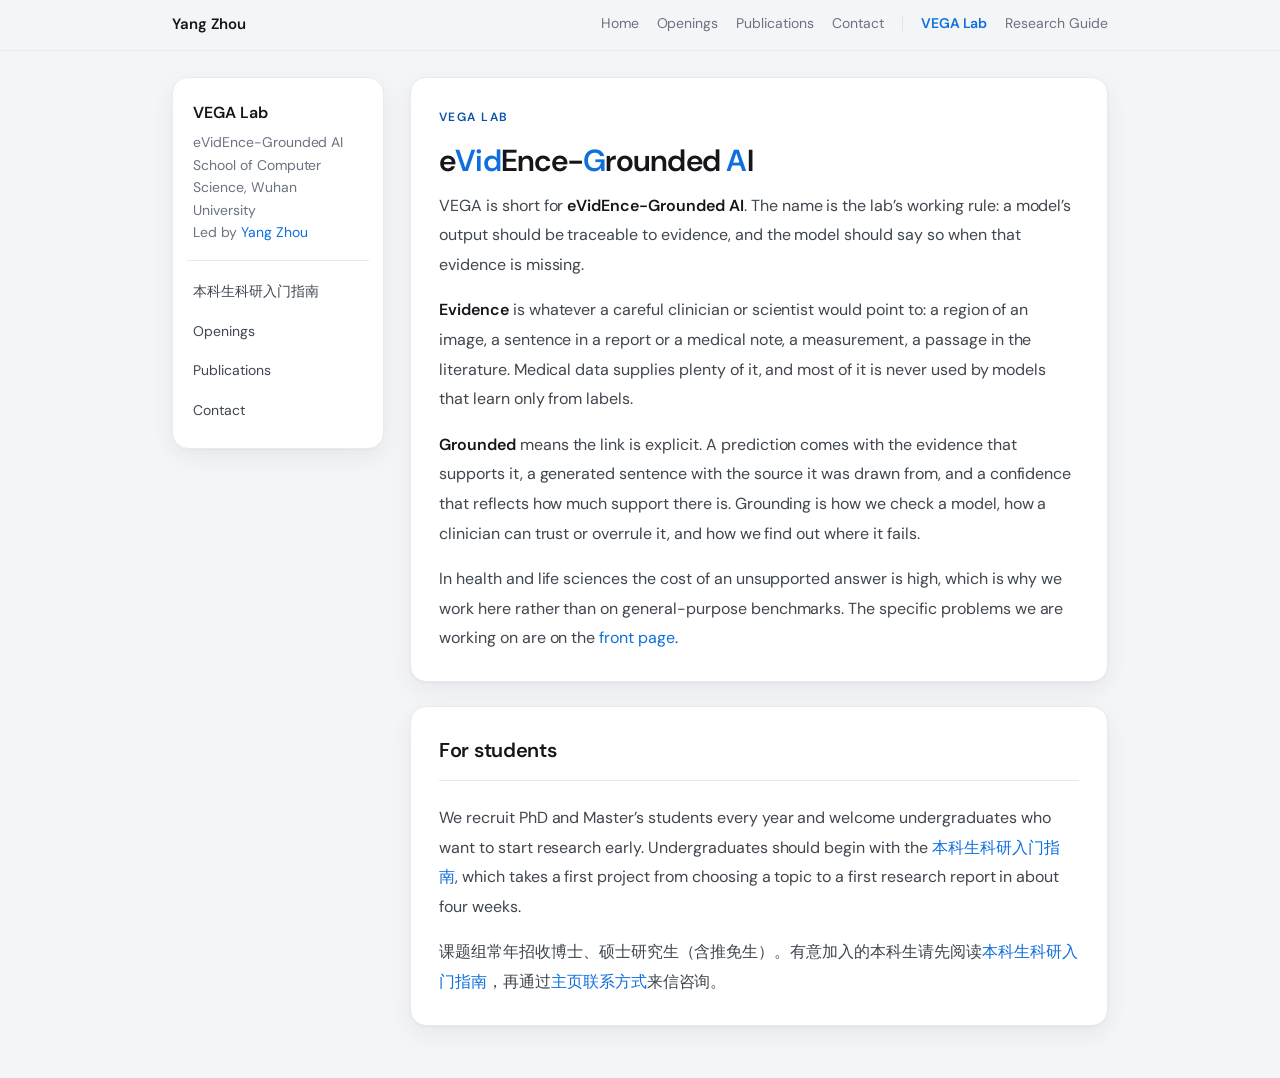
==== vega/index.html @ cb2c7e52 "Lab page: explain the VEGA name instead of repeating the front page Co-Authored-By: Claude Fable 5.1" ====
<!doctype html>
<html lang="en">
<head>
<meta charset="utf-8">
<meta name="viewport" content="width=device-width, initial-scale=1">
<title>VEGA Lab | Yang Zhou</title>
<meta name="description" content="VEGA Lab, Yang Zhou's research group in the School of Computer Science, Wuhan University: human- and evidence-grounded AI for health and life sciences.">
<link rel="icon" href="../assets/favicon.svg" type="image/svg+xml">
<link rel="preload" as="font" type="font/woff2" href="../assets/fonts/dmsans.woff2" crossorigin>
<link rel="stylesheet" href="../assets/css/style.css">
<link rel="stylesheet" href="../assets/css/research-guide.css">
</head>
<body class="guide-page lab-page">
<nav class="top" aria-label="Main navigation"><div class="in">
<a class="brand" href="../index.html">Yang Zhou</a>
<ul>
<li><a href="../index.html">Home</a></li>
<li><a href="../index.html#openings">Openings</a></li>
<li><a href="../index.html#publications">Publications</a></li>
<li><a href="../index.html#contact">Contact</a></li>
<li class="bar" aria-hidden="true"></li>
<li><a href="index.html" aria-current="page">VEGA Lab</a></li>
<li><a href="research-guide.html">Research Guide</a></li>
</ul></div></nav>
<main class="shell guide-shell">
<aside class="rail card" aria-label="Lab">
<p class="lab-name">VEGA Lab</p>
<p class="post">eVidEnce-Grounded AI<br>School of Computer Science, Wuhan University<br>Led by <a href="../index.html">Yang Zhou</a></p>
<nav aria-label="Lab pages"><a href="research-guide.html">本科生科研入门指南</a><a href="../index.html#openings">Openings</a><a href="../index.html#publications">Publications</a><a href="../index.html#contact">Contact</a></nav>
</aside>
<section class="card" id="about" aria-labelledby="about-heading">
<p class="guide-kicker">VEGA LAB</p>
<h1 id="about-heading">e<span class="lab-cap">Vid</span>Ence-<span class="lab-cap">G</span>rounded <span class="lab-cap">A</span>I</h1>
<p>VEGA is short for <strong>eVidEnce-Grounded AI</strong>. The name is the lab&rsquo;s working rule: a model&rsquo;s output should be traceable to evidence, and the model should say so when that evidence is missing.</p>
<p><strong>Evidence</strong> is whatever a careful clinician or scientist would point to: a region of an image, a sentence in a report or a medical note, a measurement, a passage in the literature. Medical data supplies plenty of it, and most of it is never used by models that learn only from labels.</p>
<p><strong>Grounded</strong> means the link is explicit. A prediction comes with the evidence that supports it, a generated sentence with the source it was drawn from, and a confidence that reflects how much support there is. Grounding is how we check a model, how a clinician can trust or overrule it, and how we find out where it fails.</p>
<p>In health and life sciences the cost of an unsupported answer is high, which is why we work here rather than on general-purpose benchmarks. The specific problems we are working on are on the <a href="../index.html">front page</a>.</p>
</section>
<section class="card" id="students" aria-labelledby="students-heading">
<h2 id="students-heading">For students</h2>
<p>We recruit PhD and Master&rsquo;s students every year and welcome undergraduates who want to start research early. Undergraduates should begin with the <a href="research-guide.html">本科生科研入门指南</a>, which takes a first project from choosing a topic to a first research report in about four weeks.</p>
<p lang="zh-CN">课题组常年招收博士、硕士研究生（含推免生）。有意加入的本科生请先阅读<a href="research-guide.html">本科生科研入门指南</a>，再通过<a href="../index.html#contact">主页联系方式</a>来信咨询。</p>
</section>
</main>
</body></html>
---- assets/css/style.css ----
/* ==========================================================================
   Yang Zhou — School of Computer Science, Wuhan University
   Layout system follows maureenzou.github.io: a 980px shell split into an
   identity rail plus a fluid content column, white cards on a light grey
   ground, soft shadows, a compact type scale, and page-level tabs on top.
   Every list on the page shares one row grid, so years and text align
   across publications, funding and awards.
   DM Sans is self-hosted from assets/fonts/ — nothing loads from a CDN, so
   the page renders identically inside and outside China.
   ========================================================================== */

@font-face{font-family:'DM Sans';font-style:normal;font-weight:300 700;
  font-display:swap;src:url('../fonts/dmsans.woff2') format('woff2')}

:root{
  --shell:980px;
  --rail:212px;
  --gutter:78px;            /* one left column for every list; fits "Foundation" */
  --bg:#f4f5f7;
  --card:#ffffff;
  --ink:#14161a;
  --body:#3f464e;
  --muted:#6b7280;
  --faint:#9aa3ad;
  --line:#e8eaee;
  --line-2:#dfe3e8;
  --accent:#0f6fde;
  --accent-dark:#0a52a8;
  --accent-soft:#eaf3fd;
  --accent-edge:#cfe2f8;
  --award:#b4491c;
  --r:12px;
  --r-lg:16px;
  --shadow:0 1px 2px rgba(16,24,40,.04), 0 8px 24px rgba(16,24,40,.06);
  --font:'DM Sans',-apple-system,BlinkMacSystemFont,'Segoe UI',
         'PingFang SC','Hiragino Sans GB','Microsoft YaHei',Helvetica,Arial,sans-serif;
}

*,*::before,*::after{box-sizing:border-box}
body{
  margin:0;background:var(--bg);color:var(--body);
  font-family:var(--font);font-size:15.5px;line-height:1.62;
  letter-spacing:-.002em;font-synthesis:weight style;-webkit-font-smoothing:antialiased;
}
img{max-width:100%;display:block}
p{margin:0 0 11px}
ul{margin:0;padding:0;list-style:none}
sup{font-size:.7em}
b,strong{font-weight:600;color:var(--ink)}
em{font-style:italic}
code{font-family:ui-monospace,Menlo,Consolas,monospace;font-size:.84em;
  background:#f1f4f8;border:1px solid var(--line);border-radius:4px;padding:1px 5px;color:var(--ink)}
a{color:var(--accent);text-decoration:none}
a:hover{color:var(--accent-dark);text-decoration:underline;text-underline-offset:2px}
:focus-visible{outline:2px solid var(--accent);outline-offset:2px;border-radius:3px}
.icon{width:15px;height:15px;flex:none;stroke-width:1.75}

/* --------------------------------------------------------------- topbar -- */
.top{position:sticky;top:0;z-index:30;background:rgba(244,245,247,.9);
  backdrop-filter:saturate(180%) blur(10px);border-bottom:1px solid var(--line)}
.top .in{max-width:var(--shell);margin:0 auto;padding:11px 22px;
  display:flex;align-items:center;justify-content:space-between;gap:16px}
.top .brand{font-size:15px;font-weight:600;color:var(--ink);white-space:nowrap}
.top .brand:hover{color:var(--accent);text-decoration:none}
.top ul{display:flex;align-items:center;gap:18px;font-size:14px;
  overflow-x:auto;scrollbar-width:none}
.top ul::-webkit-scrollbar{display:none}
.top ul a{color:var(--muted);white-space:nowrap}
.top ul a:hover{color:var(--accent);text-decoration:none}
.top .bar{width:1px;height:15px;background:var(--line-2);flex:none}

/* ---------------------------------------------------------------- shell -- */
/* the rail and the About card share grid row 1, so they are the same height;
   every later section sits alone in column 2 */
.shell{max-width:var(--shell);margin:0 auto;padding:26px 22px 52px;
  display:grid;grid-template-columns:var(--rail) minmax(0,1fr);gap:18px 26px}
.shell > .rail{grid-column:1;grid-row:1}
.shell > section{grid-column:2}

/* ----------------------------------------------------------------- rail -- */
/* not sticky: it scrolls with the page */
.rail.card{padding:20px 16px;display:flex;flex-direction:column}
.rail img{width:100%;border-radius:var(--r);margin-bottom:13px}
.rail h1{margin:0 0 3px;font-size:19.5px;font-weight:600;color:var(--ink);
  letter-spacing:-.018em;line-height:1.2}
.rail h1 .cn{color:var(--faint);font-weight:400;font-size:.85em}
.rail .post{margin:0;font-size:13px;line-height:1.55;color:var(--muted)}
.rail .post b{color:var(--body);font-weight:600}
.rail nav{display:flex;flex-direction:column;margin-top:auto;
  padding-top:12px;border-top:1px solid var(--line)}
.rail nav a{display:flex;align-items:center;gap:9px;padding:5px 0;
  font-size:13.5px;color:var(--body)}
.rail nav a:hover{color:var(--accent);text-decoration:none}
.rail nav .icon{color:var(--faint)}
.rail nav a:hover .icon{color:var(--accent)}

/* ---------------------------------------------------------------- cards -- */
.card{background:var(--card);border:1px solid var(--line);border-radius:var(--r-lg);
  box-shadow:var(--shadow)}
.shell > section.card{padding:20px 22px;min-width:0}
h2{margin:0 0 12px;font-size:17px;font-weight:600;color:var(--ink);
  letter-spacing:-.015em;display:flex;align-items:center;gap:8px}
h2 .icon{width:16px;height:16px;color:var(--accent)}
.card > p:last-child{margin-bottom:0}

/* ------------------------------------------------------- research threads -- */
/* the label runs inline so each item gets the card's full width and a
   larger size; 15px leaves the longest line ~5% spare */
.lead-in{margin-bottom:8px}
.threads{display:flex;flex-direction:column;gap:6px;margin:0}
.threads li{font-size:15px;line-height:1.55;color:var(--body);text-wrap:pretty}
.threads li b{color:var(--ink);font-weight:600}

/* ------------------------------------------------------------------ rows -- */
/* publications, funding and awards all share this grid so they line up */
.row{display:grid;grid-template-columns:var(--gutter) minmax(0,1fr);gap:0 14px;padding:10px 0}
.row + .row{border-top:1px solid var(--line)}
.row .yr{color:var(--faint);font-size:13px;padding-top:2px;
  font-variant-numeric:tabular-nums;white-space:nowrap}
/* publications: title / authors / links then venue-year-award */
.pub{padding:9px 0}
.pub + .pub{border-top:1px solid var(--line)}
.pub .t{font-size:15px;font-weight:600;color:var(--ink);line-height:1.4;text-wrap:pretty}
.pub .au{font-size:13.5px;color:var(--muted);line-height:1.5}
.pub .au b{color:var(--body);font-weight:600}
.pub .vn{display:flex;flex-wrap:wrap;align-items:center;gap:4px 10px;
  font-size:13.5px;color:var(--body);line-height:1.5;margin-top:3px}
.pub .vn em{color:inherit;font-style:italic}
.pub .award{color:var(--award);font-weight:600}
.pub .lk{display:inline-flex;gap:5px;flex:none}
.pub .lk a{display:inline-flex;align-items:center;gap:4px;font-size:12px;font-weight:500;
  color:var(--accent);border:1px solid var(--accent-edge);background:var(--accent-soft);
  border-radius:5px;padding:1px 7px;line-height:1.6;white-space:nowrap}
.pub .lk a:hover{background:var(--accent);border-color:var(--accent);color:#fff;text-decoration:none}
.pub .lk .icon{width:12px;height:12px}
.note{color:var(--faint);font-size:12.5px;padding-top:12px;margin:0}

.rec{padding:7px 0}
.rec .d{font-size:14.5px;line-height:1.5;text-wrap:pretty}
.rec .d b{color:var(--ink);font-weight:600}
.rec .d .m{color:var(--muted);font-size:13.5px;white-space:nowrap}
h3{margin:15px 0 1px;font-size:11.5px;font-weight:600;letter-spacing:.11em;
  text-transform:uppercase;color:var(--faint)}
h3:first-of-type{margin-top:0}

/* -------------------------------------------------------------- openings -- */
/* the one call to action on the page, so it is the one tinted card */
.openings{background:var(--accent-soft);border-color:var(--accent-edge);box-shadow:none}
.openings.card{padding:15px 22px}
.openings h2{margin-bottom:7px}
.openings a{font-weight:600}
.zh{font-size:14.5px;line-height:1.8}
.openings p{margin:0 0 7px}
.openings p:last-child{margin-bottom:0}

/* --------------------------------------------------------------- contact -- */
.foot{display:flex;flex-direction:column;gap:7px;font-size:14px;color:var(--muted)}
.foot > span{display:flex;align-items:center;gap:9px;min-width:0}
.foot .icon{color:var(--faint)}

/* ------------------------------------------------------------ responsive -- */
@media (max-width:860px){
  .shell{grid-template-columns:1fr;gap:18px;padding:18px 16px 44px}
  .shell > .rail,.shell > section{grid-column:1}
  .rail.card{display:grid;grid-template-columns:110px minmax(0,1fr);gap:0 16px;align-items:start}
  .rail img{margin:0}
  .rail nav{flex-direction:row;flex-wrap:wrap;gap:0 18px;grid-column:1/-1;margin-top:13px}
}
@media (max-width:560px){
  .rail.card{grid-template-columns:1fr}
  .rail img{width:124px;margin-bottom:12px}
  .row{grid-template-columns:1fr;gap:0}
  .row .yr{padding-top:0}
}
@media print{
  .top,.rail nav,.pub .lk{display:none}
  body{background:#fff;font-size:10pt;color:#000}
  .shell{display:block;max-width:none;padding:0}
  .card{border:0;box-shadow:none;padding:0!important}
  .row,.pub{break-inside:avoid}
}
---- assets/css/research-guide.css ----
/* Reading layout extends the homepage's shared fonts, colors and surfaces. */
.lab-page .guide-shell>.rail{grid-row:1 / span 2}
.lab-page h1 .lab-cap{color:var(--accent)}
body.guide-page{font-size:1rem;line-height:1.85}
.guide-page .top a[aria-current="page"]{color:var(--accent);font-weight:600}
.guide-page .top .in{flex-wrap:wrap}
.guide-page .top ul{max-width:100%;padding-bottom:2px}
.guide-shell{align-items:start;row-gap:24px}
.guide-shell>section.card{padding:28px;scroll-margin-top:88px}
.guide-shell>#guide-top{grid-row:1;border-top:3px solid var(--accent)}
.guide-shell>.rail{grid-row:1 / span 11;position:sticky;top:76px;align-self:start;max-height:calc(100vh - 92px);overflow-y:auto}
.guide-shell .rail.card{display:flex;padding:20px 14px}
.guide-shell .rail .lab-name{font-size:1rem;color:var(--ink);font-weight:600;margin:0 6px}
.guide-shell .rail .post{font-size:.875rem;line-height:1.6;margin:4px 6px 17px}
.guide-shell .rail nav{margin:0;padding-top:12px;gap:3px}
.guide-shell .rail nav a{font-size:.875rem;padding:7px 6px;line-height:1.6;border-radius:6px}
.guide-shell .rail nav a:hover,.guide-shell .rail nav a:focus-visible{background:var(--accent-soft);color:var(--accent-dark)}
.guide-shell .rail nav a span{color:var(--muted);font-size:.8125rem;font-variant-numeric:tabular-nums;min-width:19px}
.guide-shell h1{font-size:1.9rem;line-height:1.4;letter-spacing:-.025em;color:var(--ink);margin:0 0 8px;font-weight:600}
.guide-shell h2{font-size:1.25rem;line-height:1.55;margin:0 0 22px;padding-bottom:14px;border-bottom:1px solid var(--line);display:block}
.guide-shell h2 .section-index{color:var(--accent);font-size:.875rem;font-weight:500;margin-right:10px;vertical-align:2px;font-variant-numeric:tabular-nums}
.guide-shell h3{font-size:1.0625rem;line-height:1.65;letter-spacing:0;text-transform:none;color:var(--ink);margin:30px 0 12px;font-weight:600}
.guide-shell h3:first-of-type{margin-top:24px}
.guide-shell p{margin:0 0 16px;text-wrap:pretty}
.guide-shell p:last-child{margin-bottom:0}
.guide-shell .guide-kicker{font-size:.75rem;letter-spacing:.12em;color:var(--accent-dark);font-weight:600;margin-bottom:12px}
.guide-shell .guide-credit{font-size:.875rem;color:var(--muted);margin-top:4px}
.guide-shell .byline{font-size:.875rem;color:var(--muted);margin-bottom:22px}
.guide-shell a{overflow-wrap:anywhere;text-underline-offset:3px}
.guide-shell #guide-top>ul{display:grid;grid-template-columns:repeat(3,minmax(0,1fr));list-style:none;padding:0;margin:18px 0 22px;gap:0;background:#f7f9fc;border:1px solid var(--line);border-radius:var(--r)}
.guide-shell #guide-top>ul>li{padding:14px 12px;margin:0;font-size:.875rem;line-height:1.7}
.guide-shell #guide-top>ul>li+li{border-left:1px solid var(--line)}
.guide-shell #guide-top>ul strong{display:block;color:var(--accent-dark);font-size:1rem;margin-bottom:4px}
.guide-shell #research h3:not(:first-of-type){padding-top:25px;border-top:1px solid var(--line)}
.guide-shell .starter-task{padding:12px 15px;background:var(--accent-soft);border-left:3px solid var(--accent);border-radius:0 8px 8px 0;font-size:.9375rem;line-height:1.8}
.guide-shell .starter-task strong,.guide-shell .further-reading strong{display:block;font-size:.875rem;margin-bottom:4px}
.guide-shell .starter-task strong{color:var(--accent-dark)}
.guide-shell .further-reading{font-size:.9375rem;line-height:1.8}
.guide-shell blockquote{margin:16px 0;padding:15px 18px;border-left:3px solid var(--accent);background:var(--accent-soft);border-radius:0 8px 8px 0;font-size:.9375rem;line-height:1.85}
.guide-shell blockquote p{margin:0}
.guide-shell code{font-size:.875em;overflow-wrap:anywhere}
.guide-shell pre{background:#f7f9fb;border:1px solid var(--line-2);border-radius:var(--r);margin:16px 0 20px;padding:18px;overflow:auto;font-size:.875rem;line-height:1.85;tab-size:4}
.guide-shell pre code{font-size:inherit;background:none;border:0;padding:0;white-space:pre-wrap;overflow-wrap:anywhere}
.guide-shell .table-wrap{overflow-x:auto;margin:16px 0 22px;border:1px solid var(--line);border-radius:var(--r)}
.guide-shell table{width:100%;border-collapse:collapse;font-size:1rem;line-height:1.8;text-align:left}
.guide-shell th{background:#f7f9fb;color:var(--ink);font-weight:600}
.guide-shell th,.guide-shell td{padding:13px 14px;vertical-align:top;border-bottom:1px solid var(--line)}
.guide-shell tr:last-child td{border-bottom:0}
.guide-shell th:first-child,.guide-shell td:first-child{min-width:100px}
.guide-shell td:first-child{color:var(--ink);font-weight:500}
.guide-shell .resource-list{margin:20px 0 24px}
.guide-shell .resource-row{display:grid;grid-template-columns:112px minmax(0,1fr);gap:18px;padding:19px 0;border-top:1px solid var(--line)}
.guide-shell .resource-row:last-child{border-bottom:1px solid var(--line)}
.guide-shell .resource-row h3{font-size:1rem;line-height:1.75;margin:0}
.guide-shell .resource-row p{font-size:1rem;line-height:1.8;margin:0 0 8px}
.guide-shell .resource-row p:last-child{margin-bottom:0}
.guide-shell .resource-row .exercise{color:var(--body);font-size:.875rem}
.guide-shell .exercise>span{color:var(--muted);margin-right:8px;font-weight:500}
.guide-shell ul{list-style:disc;padding-left:21px;margin:14px 0 18px}
.guide-shell li+li{margin-top:9px}
.guide-shell details{border-top:1px solid var(--line);padding:17px 0}
.guide-shell details:last-child{padding-bottom:0}
.guide-shell summary{cursor:pointer;font-weight:600;color:var(--ink);font-size:1rem;line-height:1.7}
.guide-shell details[open] summary{margin-bottom:12px}
.guide-shell details summary::marker{color:var(--accent)}
.guide-shell .citation{white-space:nowrap;font-size:.82em;vertical-align:super;line-height:0}
.guide-shell .reference{display:grid;grid-template-columns:29px minmax(0,1fr);gap:8px;font-size:.875rem;line-height:1.7;scroll-margin-top:90px;padding:16px 0;border-top:1px solid var(--line);overflow-wrap:anywhere}
.guide-shell .reference p{margin:0 0 4px}
.guide-shell .reference .reference-title{font-size:1rem;font-weight:500;line-height:1.65}
.guide-shell .reference-authors{color:var(--muted)}
.guide-shell .reference-links{color:var(--muted)}
.guide-shell .reference-tag{color:var(--accent-dark);font-weight:500}
.guide-shell .reference-number{color:var(--muted);font-variant-numeric:tabular-nums;padding-top:1px}
.guide-shell .reference:target{background:var(--accent-soft);border-radius:8px;outline:8px solid var(--accent-soft)}
.guide-shell .bib-download{font-size:.875rem;margin:0 0 20px}
.guide-shell .bib-download a{display:inline-block;padding:6px 12px;background:var(--accent-soft);border:1px solid var(--accent-edge);border-radius:6px;color:var(--accent-dark)}
.skip-link{position:fixed;left:16px;top:-100px;z-index:50;background:var(--card);padding:8px 14px;border:1px solid var(--accent);border-radius:var(--r)}
.skip-link:focus{top:10px}
@media(max-width:860px){
 .guide-shell{max-width:760px;row-gap:18px}
 .guide-shell>#guide-top{grid-row:auto}
 .guide-shell>.rail{position:static;grid-row:auto;max-height:none;overflow:hidden}
 .guide-shell .rail.card{display:block;padding:14px 18px}
 .guide-shell .rail .lab-name{font-size:.875rem;margin:0}
 .guide-shell .rail .post{display:none}
 .guide-shell .rail nav{display:flex;flex-direction:row;flex-wrap:nowrap;gap:6px 16px;margin:8px 0 0;padding:0 0 4px;border:0;overflow-x:auto;scrollbar-width:thin}
 .guide-shell .rail nav a{white-space:nowrap;padding:6px 0;flex-shrink:0}
 .guide-shell>section.card{scroll-margin-top:120px}
}
@media(max-width:560px){
 .guide-page .top .in{padding:10px 16px;gap:5px}
 .guide-page .top ul{gap:14px}
 .guide-shell>section.card{padding:22px 18px}
 .guide-shell h1{font-size:1.6rem}
 .guide-shell h2{font-size:1.1875rem}
 .guide-shell #guide-top>ul{grid-template-columns:1fr}
 .guide-shell #guide-top>ul>li{padding:12px 14px}
 .guide-shell #guide-top>ul>li+li{border-left:0;border-top:1px solid var(--line)}
 .guide-shell #guide-top>ul strong{display:inline;margin-right:5px}
 .guide-shell .resource-row{grid-template-columns:1fr;gap:7px;padding:17px 0}
 .guide-shell .resource-row h3{color:var(--ink)}
 .guide-shell .table-wrap{border:0;border-radius:0}
 .guide-shell table,.guide-shell tbody,.guide-shell tr,.guide-shell td{display:block}
 .guide-shell thead{display:none}
 .guide-shell tr{padding:14px 0;border-top:1px solid var(--line)}
 .guide-shell td{border:0;padding:4px 0}
 .guide-shell td::before{content:attr(data-label) "：";font-size:.875rem;color:var(--muted)}
 .guide-shell td:first-child{font-weight:600;color:var(--ink);padding:0 0 7px}
 .guide-shell td:first-child::before{content:none}
 .guide-shell .reference{gap:4px;grid-template-columns:27px minmax(0,1fr)}
}
@media print{
 .guide-shell>.rail,.skip-link,.guide-kicker,.bib-download{display:none!important}
 .guide-page{font-size:11pt!important;line-height:1.7}
 .guide-shell>section.card{margin-bottom:25px}
 .guide-shell h2,.guide-shell h3{break-after:avoid}
 .guide-shell blockquote,.guide-shell .reference,.guide-shell .resource-row{break-inside:avoid}
 .guide-shell pre{font-size:9pt;white-space:pre-wrap}
 .guide-shell .reference:target{background:none;outline:none}
 .guide-shell a{color:inherit}
}
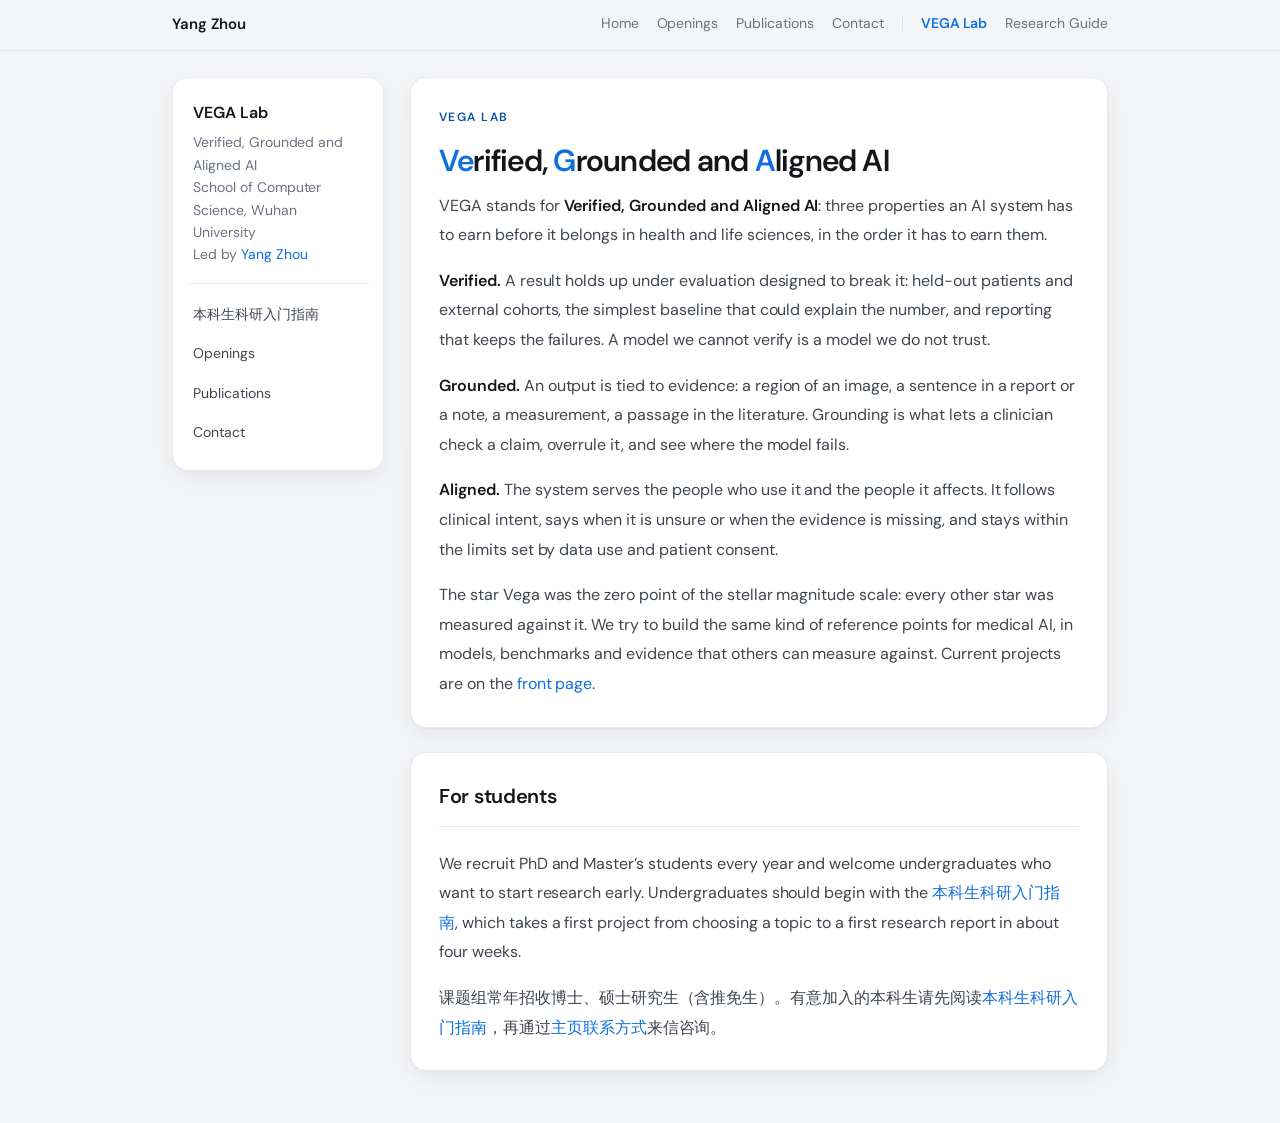
==== commit c6212d65: "Lab page: VEGA now stands for Verified, Grounded and Aligned AI Co-Authored-By: Claude Fable 5.1 <no" ====
--- a/vega/index.html
+++ b/vega/index.html
@@ -4,7 +4,7 @@
 <meta charset="utf-8">
 <meta name="viewport" content="width=device-width, initial-scale=1">
 <title>VEGA Lab | Yang Zhou</title>
-<meta name="description" content="VEGA Lab, Yang Zhou's research group in the School of Computer Science, Wuhan University: human- and evidence-grounded AI for health and life sciences.">
+<meta name="description" content="VEGA Lab, Yang Zhou's research group in the School of Computer Science, Wuhan University: Verified, Grounded and Aligned AI for health and life sciences.">
 <link rel="icon" href="../assets/favicon.svg" type="image/svg+xml">
 <link rel="preload" as="font" type="font/woff2" href="../assets/fonts/dmsans.woff2" crossorigin>
 <link rel="stylesheet" href="../assets/css/style.css">
@@ -25,16 +25,17 @@
 <main class="shell guide-shell">
 <aside class="rail card" aria-label="Lab">
 <p class="lab-name">VEGA Lab</p>
-<p class="post">eVidEnce-Grounded AI<br>School of Computer Science, Wuhan University<br>Led by <a href="../index.html">Yang Zhou</a></p>
+<p class="post">Verified, Grounded and Aligned AI<br>School of Computer Science, Wuhan University<br>Led by <a href="../index.html">Yang Zhou</a></p>
 <nav aria-label="Lab pages"><a href="research-guide.html">本科生科研入门指南</a><a href="../index.html#openings">Openings</a><a href="../index.html#publications">Publications</a><a href="../index.html#contact">Contact</a></nav>
 </aside>
 <section class="card" id="about" aria-labelledby="about-heading">
 <p class="guide-kicker">VEGA LAB</p>
-<h1 id="about-heading">e<span class="lab-cap">Vid</span>Ence-<span class="lab-cap">G</span>rounded <span class="lab-cap">A</span>I</h1>
-<p>VEGA is short for <strong>eVidEnce-Grounded AI</strong>. The name is the lab&rsquo;s working rule: a model&rsquo;s output should be traceable to evidence, and the model should say so when that evidence is missing.</p>
-<p><strong>Evidence</strong> is whatever a careful clinician or scientist would point to: a region of an image, a sentence in a report or a medical note, a measurement, a passage in the literature. Medical data supplies plenty of it, and most of it is never used by models that learn only from labels.</p>
-<p><strong>Grounded</strong> means the link is explicit. A prediction comes with the evidence that supports it, a generated sentence with the source it was drawn from, and a confidence that reflects how much support there is. Grounding is how we check a model, how a clinician can trust or overrule it, and how we find out where it fails.</p>
-<p>In health and life sciences the cost of an unsupported answer is high, which is why we work here rather than on general-purpose benchmarks. The specific problems we are working on are on the <a href="../index.html">front page</a>.</p>
+<h1 id="about-heading"><span class="lab-cap">Ve</span>rified, <span class="lab-cap">G</span>rounded and <span class="lab-cap">A</span>ligned AI</h1>
+<p>VEGA stands for <strong>Verified, Grounded and Aligned AI</strong>: three properties an AI system has to earn before it belongs in health and life sciences, in the order it has to earn them.</p>
+<p><strong>Verified.</strong> A result holds up under evaluation designed to break it: held-out patients and external cohorts, the simplest baseline that could explain the number, and reporting that keeps the failures. A model we cannot verify is a model we do not trust.</p>
+<p><strong>Grounded.</strong> An output is tied to evidence: a region of an image, a sentence in a report or a note, a measurement, a passage in the literature. Grounding is what lets a clinician check a claim, overrule it, and see where the model fails.</p>
+<p><strong>Aligned.</strong> The system serves the people who use it and the people it affects. It follows clinical intent, says when it is unsure or when the evidence is missing, and stays within the limits set by data use and patient consent.</p>
+<p>The star Vega was the zero point of the stellar magnitude scale: every other star was measured against it. We try to build the same kind of reference points for medical AI, in models, benchmarks and evidence that others can measure against. Current projects are on the <a href="../index.html">front page</a>.</p>
 </section>
 <section class="card" id="students" aria-labelledby="students-heading">
 <h2 id="students-heading">For students</h2>
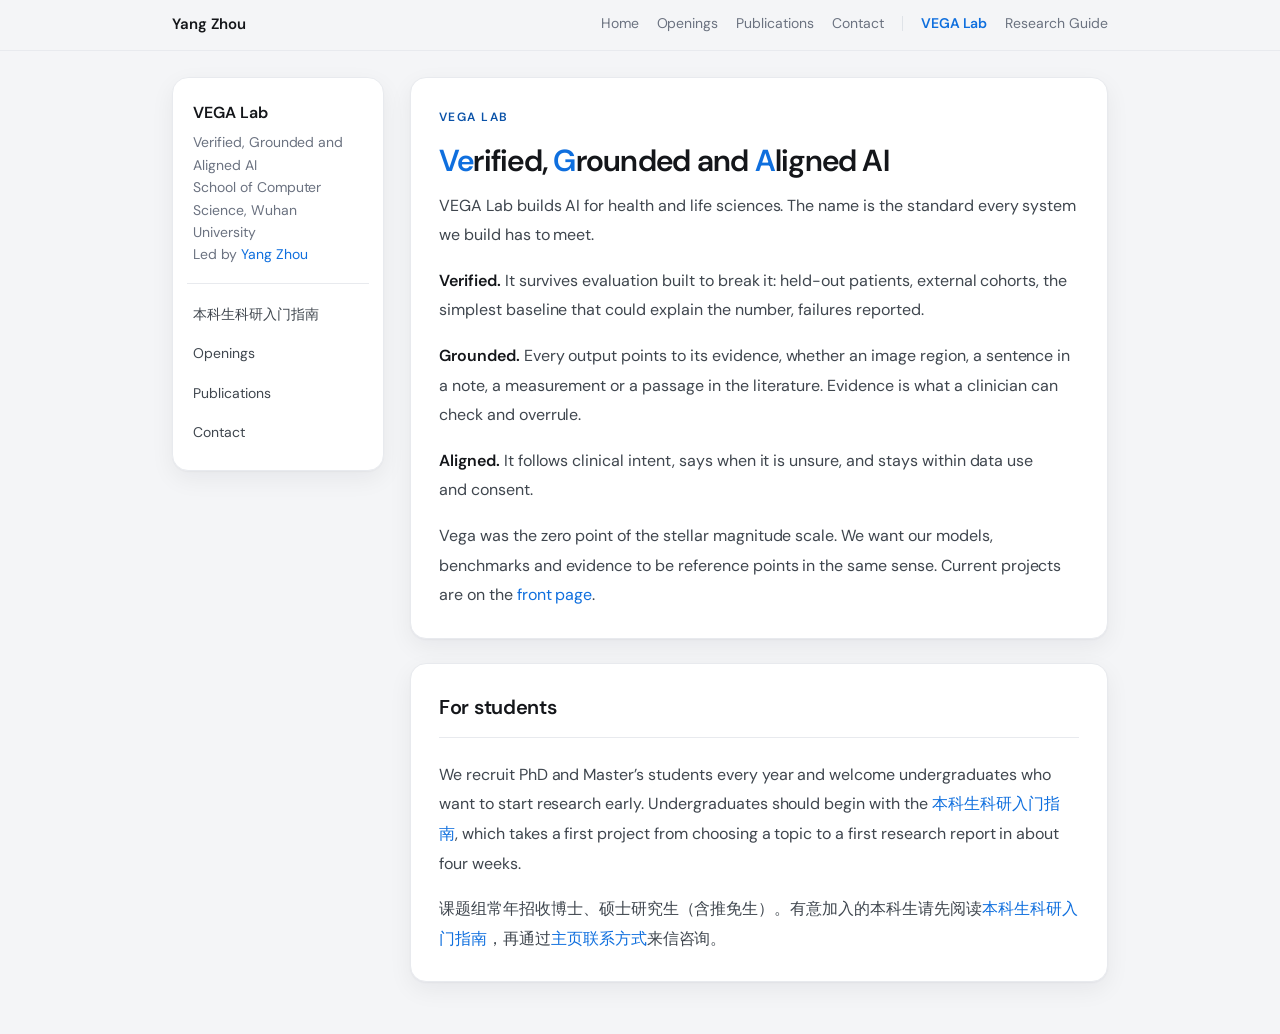
==== commit 0b95e1d1: "Tighten the lab introduction Co-Authored-By: Claude Fable 5.1 <noreply@anthropic.com> Claude-Session" ====
--- a/vega/index.html
+++ b/vega/index.html
@@ -31,11 +31,11 @@
 <section class="card" id="about" aria-labelledby="about-heading">
 <p class="guide-kicker">VEGA LAB</p>
 <h1 id="about-heading"><span class="lab-cap">Ve</span>rified, <span class="lab-cap">G</span>rounded and <span class="lab-cap">A</span>ligned AI</h1>
-<p>VEGA stands for <strong>Verified, Grounded and Aligned AI</strong>: three properties an AI system has to earn before it belongs in health and life sciences, in the order it has to earn them.</p>
-<p><strong>Verified.</strong> A result holds up under evaluation designed to break it: held-out patients and external cohorts, the simplest baseline that could explain the number, and reporting that keeps the failures. A model we cannot verify is a model we do not trust.</p>
-<p><strong>Grounded.</strong> An output is tied to evidence: a region of an image, a sentence in a report or a note, a measurement, a passage in the literature. Grounding is what lets a clinician check a claim, overrule it, and see where the model fails.</p>
-<p><strong>Aligned.</strong> The system serves the people who use it and the people it affects. It follows clinical intent, says when it is unsure or when the evidence is missing, and stays within the limits set by data use and patient consent.</p>
-<p>The star Vega was the zero point of the stellar magnitude scale: every other star was measured against it. We try to build the same kind of reference points for medical AI, in models, benchmarks and evidence that others can measure against. Current projects are on the <a href="../index.html">front page</a>.</p>
+<p>VEGA Lab builds AI for health and life sciences. The name is the standard every system we build has to meet.</p>
+<p><strong>Verified.</strong> It survives evaluation built to break it: held-out patients, external cohorts, the simplest baseline that could explain the number, failures reported.</p>
+<p><strong>Grounded.</strong> Every output points to its evidence, whether an image region, a sentence in a note, a measurement or a passage in the literature. Evidence is what a clinician can check and overrule.</p>
+<p><strong>Aligned.</strong> It follows clinical intent, says when it is unsure, and stays within data use and consent.</p>
+<p>Vega was the zero point of the stellar magnitude scale. We want our models, benchmarks and evidence to be reference points in the same sense. Current projects are on the <a href="../index.html">front page</a>.</p>
 </section>
 <section class="card" id="students" aria-labelledby="students-heading">
 <h2 id="students-heading">For students</h2>
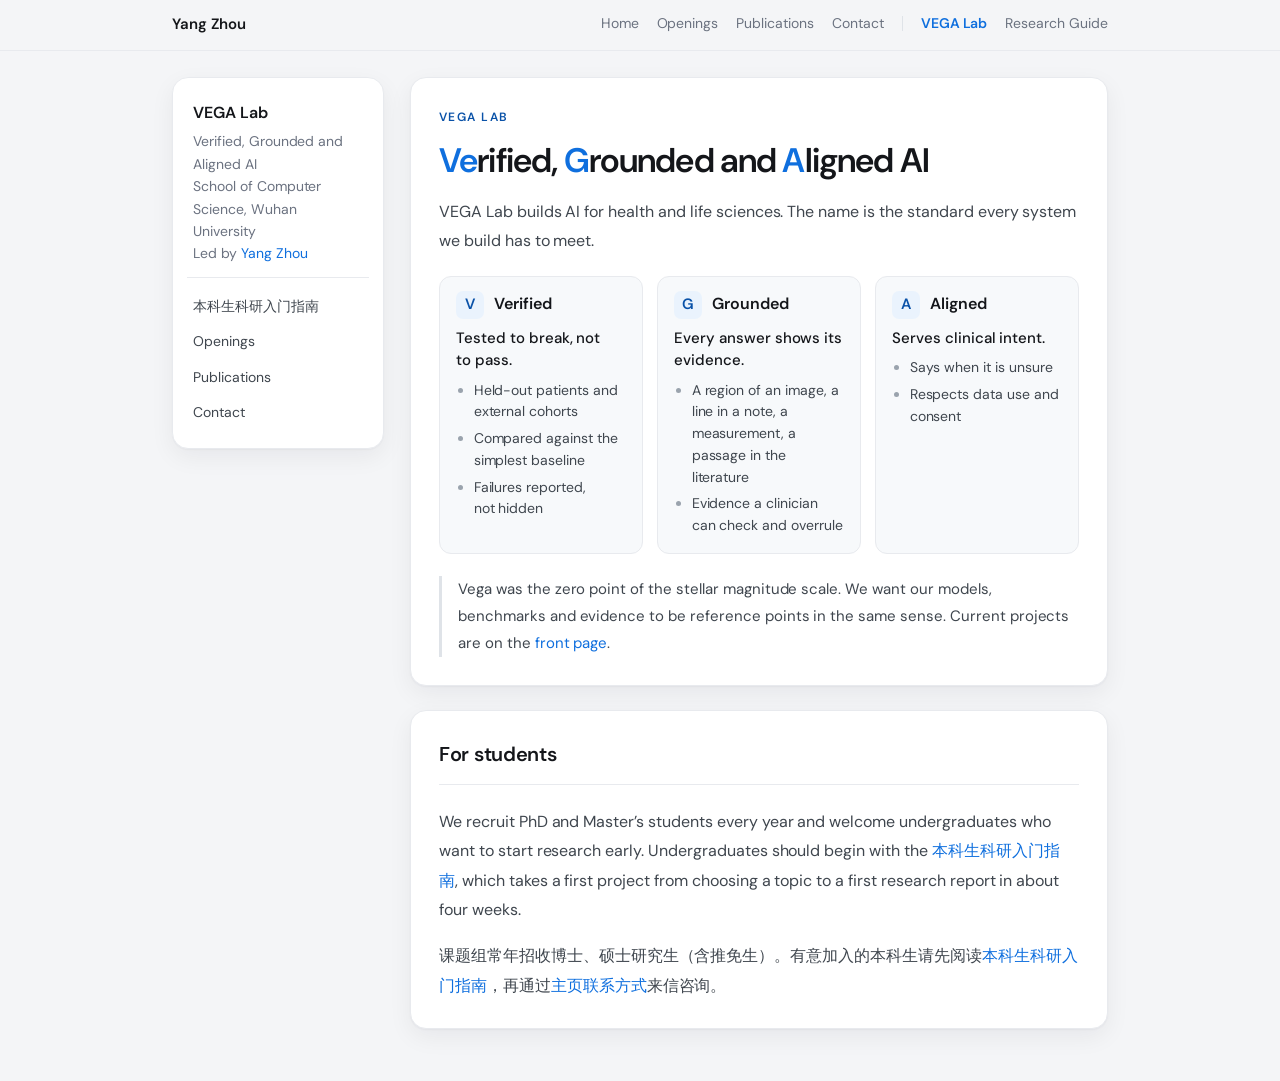
==== commit 91ae061c: "Lab page: set the three principles as tiles and sharpen their wording Verified, Grounded and Aligned" ====
--- a/vega/index.html
+++ b/vega/index.html
@@ -32,10 +32,12 @@
 <p class="guide-kicker">VEGA LAB</p>
 <h1 id="about-heading"><span class="lab-cap">Ve</span>rified, <span class="lab-cap">G</span>rounded and <span class="lab-cap">A</span>ligned AI</h1>
 <p>VEGA Lab builds AI for health and life sciences. The name is the standard every system we build has to meet.</p>
-<p><strong>Verified.</strong> It survives evaluation built to break it: held-out patients, external cohorts, the simplest baseline that could explain the number, failures reported.</p>
-<p><strong>Grounded.</strong> Every output points to its evidence, whether an image region, a sentence in a note, a measurement or a passage in the literature. Evidence is what a clinician can check and overrule.</p>
-<p><strong>Aligned.</strong> It follows clinical intent, says when it is unsure, and stays within data use and consent.</p>
-<p>Vega was the zero point of the stellar magnitude scale. We want our models, benchmarks and evidence to be reference points in the same sense. Current projects are on the <a href="../index.html">front page</a>.</p>
+<ul class="principles">
+<li><div class="head"><span class="mark" aria-hidden="true">V</span><strong>Verified</strong></div><p>Tested to break, not to pass.</p><ul><li>Held-out patients and external cohorts</li><li>Compared against the simplest baseline</li><li>Failures reported, not hidden</li></ul></li>
+<li><div class="head"><span class="mark" aria-hidden="true">G</span><strong>Grounded</strong></div><p>Every answer shows its evidence.</p><ul><li>A region of an image, a line in a note, a measurement, a passage in the literature</li><li>Evidence a clinician can check and overrule</li></ul></li>
+<li><div class="head"><span class="mark" aria-hidden="true">A</span><strong>Aligned</strong></div><p>Serves clinical intent.</p><ul><li>Says when it is unsure</li><li>Respects data use and consent</li></ul></li>
+</ul>
+<p class="lab-note">Vega was the zero point of the stellar magnitude scale. We want our models, benchmarks and evidence to be reference points in the same sense. Current projects are on the <a href="../index.html">front page</a>.</p>
 </section>
 <section class="card" id="students" aria-labelledby="students-heading">
 <h2 id="students-heading">For students</h2>
--- a/assets/css/style.css
+++ b/assets/css/style.css
@@ -24,6 +24,7 @@
   --faint:#9aa3ad;
   --line:#e8eaee;
   --line-2:#dfe3e8;
+  --surface-2:#f7f9fb;      /* tinted surface: pre, th, overview grid on the guide */
   --accent:#0f6fde;
   --accent-dark:#0a52a8;
   --accent-soft:#eaf3fd;
--- a/assets/css/research-guide.css
+++ b/assets/css/research-guide.css
@@ -1,6 +1,19 @@
-/* Reading layout extends the homepage's shared fonts, colors and surfaces. */
+/* Reading layout extends the homepage's shared fonts, colors and surfaces.
+   Rules on bare .guide-page/.guide-shell also style vega/index.html (the lab page);
+   guide-only treatment lives under body.guide-doc, which only research-guide.html carries. */
 .lab-page .guide-shell>.rail{grid-row:1 / span 2}
 .lab-page h1 .lab-cap{color:var(--accent)}
+.lab-page .guide-shell h1{font-size:2.125rem;line-height:1.25;margin:0 0 14px;text-wrap:balance}
+.lab-page .principles{display:grid;grid-template-columns:repeat(3,minmax(0,1fr));gap:14px;list-style:none;padding:0;margin:20px 0 22px}
+.lab-page .principles li{margin:0;padding:14px 16px 16px;background:var(--surface-2);border:1px solid var(--line);border-radius:var(--r)}
+.lab-page .principles .head{display:flex;align-items:center;gap:10px;margin-bottom:8px}
+.lab-page .principles .mark{display:inline-flex;align-items:center;justify-content:center;flex:none;width:28px;height:28px;border-radius:7px;background:var(--accent-soft);color:var(--accent-dark);font-weight:600;font-size:.9375rem}
+.lab-page .principles strong{color:var(--ink);font-size:1rem;line-height:1.3}
+.lab-page .principles p{margin:0 0 8px;color:var(--ink);font-size:.9375rem;line-height:1.5;font-weight:500}
+.lab-page .principles ul{list-style:disc;padding-left:1.1em;margin:0}
+.lab-page .principles ul li{padding:0;margin:0;background:none;border:0;border-radius:0;font-size:.875rem;line-height:1.55;color:var(--body)}
+.lab-page .principles ul li+li{margin-top:5px}
+.lab-page .lab-note{font-size:.9375rem;line-height:1.8;padding-left:16px;border-left:3px solid var(--line-2)}
 body.guide-page{font-size:1rem;line-height:1.85}
 .guide-page .top a[aria-current="page"]{color:var(--accent);font-weight:600}
 .guide-page .top .in{flex-wrap:wrap}
@@ -11,103 +24,135 @@
 .guide-shell>.rail{grid-row:1 / span 11;position:sticky;top:76px;align-self:start;max-height:calc(100vh - 92px);overflow-y:auto}
 .guide-shell .rail.card{display:flex;padding:20px 14px}
 .guide-shell .rail .lab-name{font-size:1rem;color:var(--ink);font-weight:600;margin:0 6px}
-.guide-shell .rail .post{font-size:.875rem;line-height:1.6;margin:4px 6px 17px}
+.guide-shell .rail .post{font-size:.875rem;line-height:1.6;margin:3px 6px 12px}
 .guide-shell .rail nav{margin:0;padding-top:12px;gap:3px}
-.guide-shell .rail nav a{font-size:.875rem;padding:7px 6px;line-height:1.6;border-radius:6px}
+.guide-shell .rail nav a{font-size:.875rem;padding:5px 6px;line-height:1.6;border-radius:6px}
 .guide-shell .rail nav a:hover,.guide-shell .rail nav a:focus-visible{background:var(--accent-soft);color:var(--accent-dark)}
 .guide-shell .rail nav a span{color:var(--muted);font-size:.8125rem;font-variant-numeric:tabular-nums;min-width:19px}
 .guide-shell h1{font-size:1.9rem;line-height:1.4;letter-spacing:-.025em;color:var(--ink);margin:0 0 8px;font-weight:600}
 .guide-shell h2{font-size:1.25rem;line-height:1.55;margin:0 0 22px;padding-bottom:14px;border-bottom:1px solid var(--line);display:block}
-.guide-shell h2 .section-index{color:var(--accent);font-size:.875rem;font-weight:500;margin-right:10px;vertical-align:2px;font-variant-numeric:tabular-nums}
-.guide-shell h3{font-size:1.0625rem;line-height:1.65;letter-spacing:0;text-transform:none;color:var(--ink);margin:30px 0 12px;font-weight:600}
-.guide-shell h3:first-of-type{margin-top:24px}
+.guide-shell h3{font-size:1.125rem;line-height:1.5;letter-spacing:0;text-transform:none;color:var(--ink);margin:34px 0 10px;font-weight:600}
+.guide-shell h3:first-of-type{margin-top:22px}
+.guide-shell h2+h3{margin-top:0}
 .guide-shell p{margin:0 0 16px;text-wrap:pretty}
 .guide-shell p:last-child{margin-bottom:0}
 .guide-shell .guide-kicker{font-size:.75rem;letter-spacing:.12em;color:var(--accent-dark);font-weight:600;margin-bottom:12px}
 .guide-shell .guide-credit{font-size:.875rem;color:var(--muted);margin-top:4px}
 .guide-shell .byline{font-size:.875rem;color:var(--muted);margin-bottom:22px}
-.guide-shell a{overflow-wrap:anywhere;text-underline-offset:3px}
-.guide-shell #guide-top>ul{display:grid;grid-template-columns:repeat(3,minmax(0,1fr));list-style:none;padding:0;margin:18px 0 22px;gap:0;background:#f7f9fc;border:1px solid var(--line);border-radius:var(--r)}
+.guide-shell a{overflow-wrap:break-word;text-underline-offset:3px}
+.guide-shell #guide-top>ul{display:grid;grid-template-columns:repeat(3,minmax(0,1fr));list-style:none;padding:0;margin:18px 0 22px;gap:0;background:var(--surface-2);border:1px solid var(--line);border-radius:var(--r)}
 .guide-shell #guide-top>ul>li{padding:14px 12px;margin:0;font-size:.875rem;line-height:1.7}
-.guide-shell #guide-top>ul>li+li{border-left:1px solid var(--line)}
+.guide-shell #guide-top>ul>li+li{border-left:1px solid var(--line);margin-top:0}
 .guide-shell #guide-top>ul strong{display:block;color:var(--accent-dark);font-size:1rem;margin-bottom:4px}
-.guide-shell #research h3:not(:first-of-type){padding-top:25px;border-top:1px solid var(--line)}
-.guide-shell .starter-task{padding:12px 15px;background:var(--accent-soft);border-left:3px solid var(--accent);border-radius:0 8px 8px 0;font-size:.9375rem;line-height:1.8}
-.guide-shell .starter-task strong,.guide-shell .further-reading strong{display:block;font-size:.875rem;margin-bottom:4px}
+.guide-shell #research h3:not(:first-of-type){padding-top:26px;border-top:1px solid var(--line);margin-top:26px}
+.guide-shell #practice,.guide-shell #sharing{counter-reset:step}
+.guide-shell #practice h3,.guide-shell #sharing h3{counter-increment:step;display:flex;align-items:center;gap:10px}
+.guide-shell #practice h3::before,.guide-shell #sharing h3::before{content:counter(step);flex:none;width:26px;height:26px;border-radius:7px;background:var(--accent-soft);color:var(--accent-dark);font-size:.8125rem;font-weight:600;display:inline-flex;align-items:center;justify-content:center;font-variant-numeric:tabular-nums}
+.guide-shell .starter-task{padding:12px 16px;background:var(--accent-soft);border-left:3px solid var(--accent);border-radius:0 8px 8px 0;font-size:.9375rem;line-height:1.8}
+.guide-shell .starter-task strong,.guide-shell .further-reading strong{display:block;font-size:.8125rem;letter-spacing:.06em;margin-bottom:4px}
 .guide-shell .starter-task strong{color:var(--accent-dark)}
-.guide-shell .further-reading{font-size:.9375rem;line-height:1.8}
-.guide-shell blockquote{margin:16px 0;padding:15px 18px;border-left:3px solid var(--accent);background:var(--accent-soft);border-radius:0 8px 8px 0;font-size:.9375rem;line-height:1.85}
+.guide-shell .further-reading{font-size:.9375rem;line-height:1.8;padding-left:16px;border-left:3px solid var(--line-2)}
+.guide-shell .further-reading strong{color:var(--muted)}
+.guide-shell blockquote{margin:14px 0 18px;padding:14px 18px;border:1px solid var(--line-2);border-radius:var(--r);background:var(--surface-2);font-size:.9375rem;line-height:1.85;color:var(--body)}
+.guide-shell blockquote::before{content:"提示词示例";display:block;font-size:.75rem;letter-spacing:.08em;color:var(--muted);font-weight:600;margin-bottom:6px}
 .guide-shell blockquote p{margin:0}
 .guide-shell code{font-size:.875em;overflow-wrap:anywhere}
-.guide-shell pre{background:#f7f9fb;border:1px solid var(--line-2);border-radius:var(--r);margin:16px 0 20px;padding:18px;overflow:auto;font-size:.875rem;line-height:1.85;tab-size:4}
+.guide-shell pre{background:var(--surface-2);border:1px solid var(--line-2);border-radius:var(--r);margin:16px 0 20px;padding:18px;overflow:auto;font-size:.875rem;line-height:1.85;tab-size:4}
 .guide-shell pre code{font-size:inherit;background:none;border:0;padding:0;white-space:pre-wrap;overflow-wrap:anywhere}
-.guide-shell .table-wrap{overflow-x:auto;margin:16px 0 22px;border:1px solid var(--line);border-radius:var(--r)}
-.guide-shell table{width:100%;border-collapse:collapse;font-size:1rem;line-height:1.8;text-align:left}
-.guide-shell th{background:#f7f9fb;color:var(--ink);font-weight:600}
-.guide-shell th,.guide-shell td{padding:13px 14px;vertical-align:top;border-bottom:1px solid var(--line)}
+.guide-shell .table-wrap{overflow-x:auto;margin:16px 0 24px;border:1px solid var(--line);border-radius:var(--r)}
+.guide-shell table{width:100%;border-collapse:collapse;font-size:.9375rem;line-height:1.75;text-align:left}
+.guide-shell th{background:var(--surface-2);color:var(--body);font-weight:600;font-size:.8125rem;letter-spacing:.04em;border-bottom:1px solid var(--line-2)}
+.guide-shell th,.guide-shell td{padding:12px 14px;vertical-align:top;border-bottom:1px solid var(--line)}
 .guide-shell tr:last-child td{border-bottom:0}
-.guide-shell th:first-child,.guide-shell td:first-child{min-width:100px}
-.guide-shell td:first-child{color:var(--ink);font-weight:500}
-.guide-shell .resource-list{margin:20px 0 24px}
-.guide-shell .resource-row{display:grid;grid-template-columns:112px minmax(0,1fr);gap:18px;padding:19px 0;border-top:1px solid var(--line)}
-.guide-shell .resource-row:last-child{border-bottom:1px solid var(--line)}
-.guide-shell .resource-row h3{font-size:1rem;line-height:1.75;margin:0}
-.guide-shell .resource-row p{font-size:1rem;line-height:1.8;margin:0 0 8px}
+.guide-shell th:first-child,.guide-shell td:first-child{min-width:112px;padding-left:16px}
+.guide-shell td:first-child{color:var(--ink);font-weight:600}
+.guide-shell .resource-list{margin:20px 0 26px;border-top:1px solid var(--line)}
+.guide-shell .resource-row{padding:15px 0 16px;border-bottom:1px solid var(--line)}
+.guide-shell .resource-row h3{font-size:.9375rem;line-height:1.6;margin:0 0 5px;color:var(--ink)}
+.guide-shell .resource-row p{font-size:1rem;line-height:1.75;margin:0 0 5px}
 .guide-shell .resource-row p:last-child{margin-bottom:0}
-.guide-shell .resource-row .exercise{color:var(--body);font-size:.875rem}
-.guide-shell .exercise>span{color:var(--muted);margin-right:8px;font-weight:500}
-.guide-shell ul{list-style:disc;padding-left:21px;margin:14px 0 18px}
-.guide-shell li+li{margin-top:9px}
+.guide-shell .resource-row>div>p:first-child{color:var(--muted)}
+.guide-shell .resource-row .exercise{color:var(--body);font-size:.875rem;line-height:1.7}
+.guide-shell ul{list-style:disc;padding-left:1.4em;margin:12px 0 18px}
+.guide-shell li{padding-left:2px;text-wrap:pretty}
+.guide-shell li+li{margin-top:8px}
+.guide-shell li::marker{color:var(--faint)}
 .guide-shell details{border-top:1px solid var(--line);padding:17px 0}
 .guide-shell details:last-child{padding-bottom:0}
 .guide-shell summary{cursor:pointer;font-weight:600;color:var(--ink);font-size:1rem;line-height:1.7}
 .guide-shell details[open] summary{margin-bottom:12px}
 .guide-shell details summary::marker{color:var(--accent)}
 .guide-shell .citation{white-space:nowrap;font-size:.82em;vertical-align:super;line-height:0}
-.guide-shell .reference{display:grid;grid-template-columns:29px minmax(0,1fr);gap:8px;font-size:.875rem;line-height:1.7;scroll-margin-top:90px;padding:16px 0;border-top:1px solid var(--line);overflow-wrap:anywhere}
+.guide-shell .reference{display:grid;grid-template-columns:29px minmax(0,1fr);gap:8px;font-size:.875rem;line-height:1.7;scroll-margin-top:90px;padding:14px 0;border-top:1px solid var(--line);overflow-wrap:anywhere}
 .guide-shell .reference p{margin:0 0 4px}
-.guide-shell .reference .reference-title{font-size:1rem;font-weight:500;line-height:1.65}
+.guide-shell .reference .reference-title{font-size:1rem;font-weight:600;line-height:1.65}
 .guide-shell .reference-authors{color:var(--muted)}
+.guide-shell .reference-venue{color:var(--body)}
+.guide-shell .reference-venue em{color:var(--ink)}
 .guide-shell .reference-links{color:var(--muted)}
 .guide-shell .reference-tag{color:var(--accent-dark);font-weight:500}
 .guide-shell .reference-number{color:var(--muted);font-variant-numeric:tabular-nums;padding-top:1px}
 .guide-shell .reference:target{background:var(--accent-soft);border-radius:8px;outline:8px solid var(--accent-soft)}
 .guide-shell .bib-download{font-size:.875rem;margin:0 0 20px}
-.guide-shell .bib-download a{display:inline-block;padding:6px 12px;background:var(--accent-soft);border:1px solid var(--accent-edge);border-radius:6px;color:var(--accent-dark)}
+.guide-shell .bib-download a{display:inline-block;padding:6px 12px;background:var(--accent-soft);border:1px solid var(--accent-edge);border-radius:6px;color:var(--accent-dark);font-weight:500}
 .skip-link{position:fixed;left:16px;top:-100px;z-index:50;background:var(--card);padding:8px 14px;border:1px solid var(--accent);border-radius:var(--r)}
 .skip-link:focus{top:10px}
+
+/* ---- guide-doc: the research guide only (the lab page keeps the plain card, h2 and white rail) ---- */
+.guide-doc .guide-shell>section.card{padding:30px 30px 32px}
+.guide-doc .guide-shell h2{display:flex;align-items:center;gap:12px;font-size:1.375rem;line-height:1.35;margin:0 0 20px;padding-bottom:14px;border-bottom:1px solid var(--line)}
+.guide-doc .guide-shell h2 .section-index{display:inline-flex;align-items:center;justify-content:center;flex:none;width:30px;height:30px;border-radius:8px;background:var(--accent-soft);color:var(--accent-dark);font-size:.8125rem;font-weight:600;margin:0;letter-spacing:.02em;font-variant-numeric:tabular-nums}
+.guide-doc .guide-shell .rail nav .rail-top{margin-top:6px;padding-top:12px;border-top:1px solid var(--line);border-radius:0;color:var(--muted);font-size:.8125rem}
+.guide-doc .guide-shell .rail nav .rail-top:hover,.guide-doc .guide-shell .rail nav .rail-top:focus-visible{background:none;color:var(--accent-dark)}
+
 @media(max-width:860px){
  .guide-shell{max-width:760px;row-gap:18px}
  .guide-shell>#guide-top{grid-row:auto}
- .guide-shell>.rail{position:static;grid-row:auto;max-height:none;overflow:hidden}
+ .guide-shell>.rail{position:static;grid-row:auto;max-height:none;overflow:visible}
  .guide-shell .rail.card{display:block;padding:14px 18px}
  .guide-shell .rail .lab-name{font-size:.875rem;margin:0}
  .guide-shell .rail .post{display:none}
  .guide-shell .rail nav{display:flex;flex-direction:row;flex-wrap:nowrap;gap:6px 16px;margin:8px 0 0;padding:0 0 4px;border:0;overflow-x:auto;scrollbar-width:thin}
  .guide-shell .rail nav a{white-space:nowrap;padding:6px 0;flex-shrink:0}
  .guide-shell>section.card{scroll-margin-top:120px}
+ .guide-doc .guide-shell .rail nav{gap:8px;margin:10px 0 0;padding:0 24px 2px 0;scroll-snap-type:x proximity;-webkit-mask-image:linear-gradient(90deg,#000 calc(100% - 28px),transparent);mask-image:linear-gradient(90deg,#000 calc(100% - 28px),transparent)}
+ .guide-doc .guide-shell .rail nav a{display:inline-flex;align-items:center;gap:6px;min-height:40px;padding:6px 14px;border:1px solid var(--line-2);border-radius:999px;background:var(--surface-2);white-space:nowrap;scroll-snap-align:start}
+ .guide-doc .guide-shell .rail nav a span{min-width:0;color:var(--faint)}
+ .guide-doc .guide-shell .rail nav .rail-top{display:none}
 }
 @media(max-width:560px){
  .guide-page .top .in{padding:10px 16px;gap:5px}
  .guide-page .top ul{gap:14px}
+ .guide-doc .top ul a{display:inline-block;padding:8px 0}
  .guide-shell>section.card{padding:22px 18px}
- .guide-shell h1{font-size:1.6rem}
+ .guide-doc .guide-shell>section.card{padding:22px 16px 24px}
+ .guide-shell h1{font-size:1.5rem}
+ .lab-page .guide-shell h1{font-size:1.75rem}
+ .lab-page .principles{grid-template-columns:1fr;gap:10px}
  .guide-shell h2{font-size:1.1875rem}
+ .guide-doc .guide-shell h2{font-size:1.1875rem;gap:10px}
+ .guide-doc .guide-shell h2 .section-index{width:26px;height:26px;font-size:.75rem}
+ .guide-shell h3{font-size:1.0625rem;margin-top:28px}
  .guide-shell #guide-top>ul{grid-template-columns:1fr}
  .guide-shell #guide-top>ul>li{padding:12px 14px}
  .guide-shell #guide-top>ul>li+li{border-left:0;border-top:1px solid var(--line)}
  .guide-shell #guide-top>ul strong{display:inline;margin-right:5px}
- .guide-shell .resource-row{grid-template-columns:1fr;gap:7px;padding:17px 0}
- .guide-shell .resource-row h3{color:var(--ink)}
+ .guide-shell .resource-row{padding:14px 0}
  .guide-shell .table-wrap{border:0;border-radius:0}
+ .guide-shell table{font-size:1rem}
  .guide-shell table,.guide-shell tbody,.guide-shell tr,.guide-shell td{display:block}
  .guide-shell thead{display:none}
  .guide-shell tr{padding:14px 0;border-top:1px solid var(--line)}
- .guide-shell td{border:0;padding:4px 0}
- .guide-shell td::before{content:attr(data-label) "：";font-size:.875rem;color:var(--muted)}
- .guide-shell td:first-child{font-weight:600;color:var(--ink);padding:0 0 7px}
+ .guide-shell tr:first-child{border-top:0}
+ .guide-shell td{border:0;padding:0 0 10px;min-width:0}
+ .guide-shell td:last-child{padding-bottom:0}
+ .guide-shell td::before{content:attr(data-label);display:block;font-size:.75rem;letter-spacing:.06em;color:var(--muted);margin-bottom:2px}
+ .guide-shell td:first-child{font-weight:600;color:var(--ink);font-size:1.0625rem;padding:0 0 8px}
  .guide-shell td:first-child::before{content:none}
- .guide-shell .reference{gap:4px;grid-template-columns:27px minmax(0,1fr)}
+ .guide-shell pre{padding:14px;font-size:.8125rem;line-height:1.7;margin:14px 0 18px}
+ .guide-shell blockquote{padding:12px 14px}
+ .guide-shell .starter-task{padding:10px 14px}
+ .guide-shell .reference{gap:6px;padding:14px 0;grid-template-columns:27px minmax(0,1fr)}
 }
 @media print{
  .guide-shell>.rail,.skip-link,.guide-kicker,.bib-download{display:none!important}
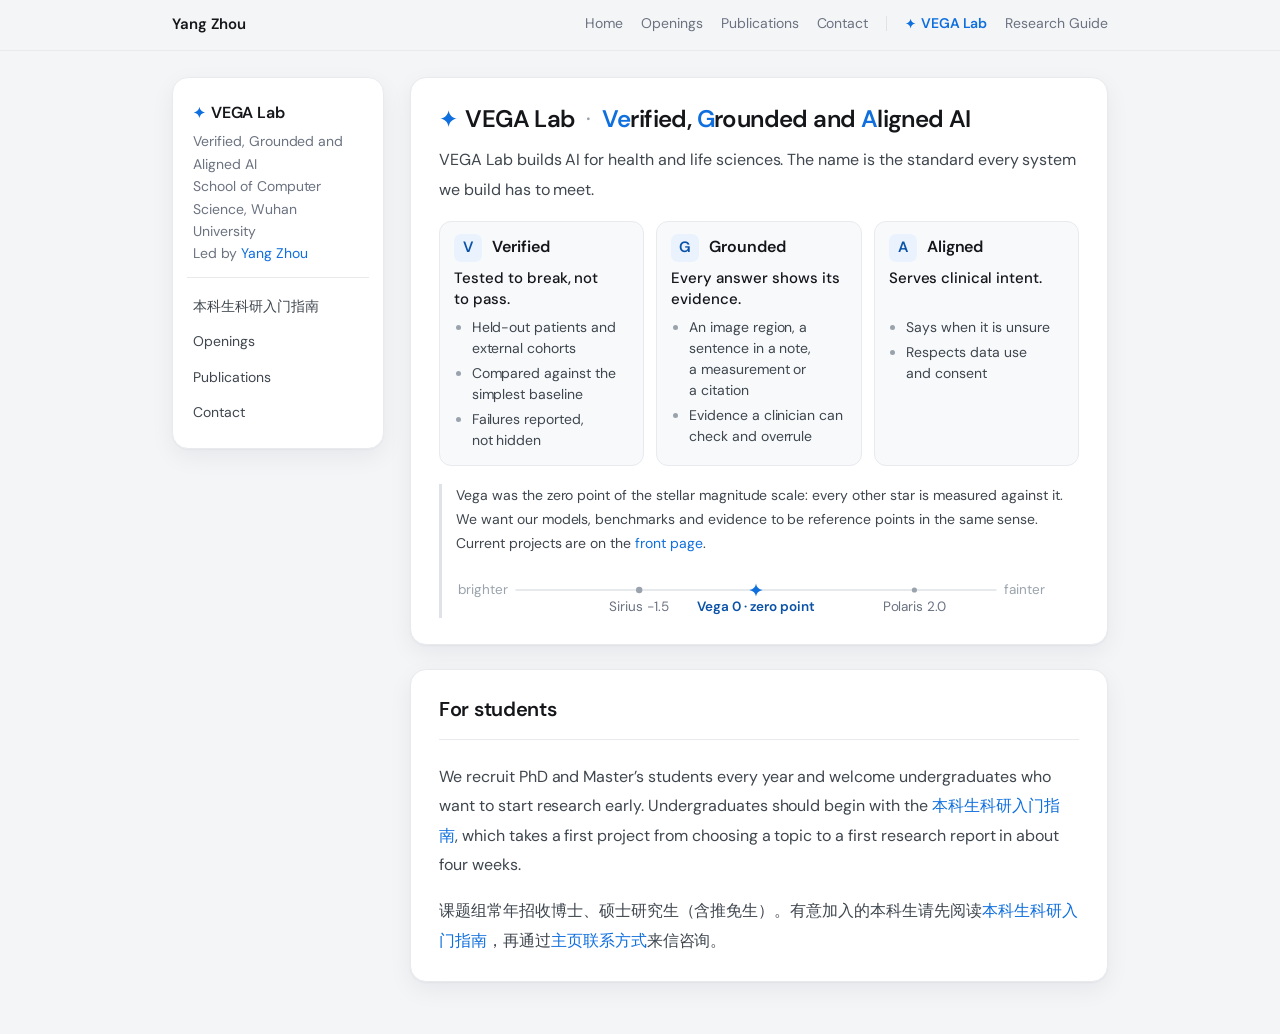
==== commit fdcd8d87: "Lab page: one-line headline, magnitude-scale figure, aligned tiles; VEGA star mark site-wide The lab" ====
--- a/vega/index.html
+++ b/vega/index.html
@@ -19,25 +19,24 @@
 <li><a href="../index.html#publications">Publications</a></li>
 <li><a href="../index.html#contact">Contact</a></li>
 <li class="bar" aria-hidden="true"></li>
-<li><a href="index.html" aria-current="page">VEGA Lab</a></li>
+<li><a href="index.html" aria-current="page"><svg class="vega-star" viewBox="0 0 24 24" aria-hidden="true"><path d="M12 1.5c.9 5.9 4.6 9.6 10.5 10.5-5.9.9-9.6 4.6-10.5 10.5C11.1 16.6 7.4 12.9 1.5 12 7.4 11.1 11.1 7.4 12 1.5z"/></svg>VEGA Lab</a></li>
 <li><a href="research-guide.html">Research Guide</a></li>
 </ul></div></nav>
 <main class="shell guide-shell">
 <aside class="rail card" aria-label="Lab">
-<p class="lab-name">VEGA Lab</p>
+<p class="lab-name"><svg class="vega-star" viewBox="0 0 24 24" aria-hidden="true"><path d="M12 1.5c.9 5.9 4.6 9.6 10.5 10.5-5.9.9-9.6 4.6-10.5 10.5C11.1 16.6 7.4 12.9 1.5 12 7.4 11.1 11.1 7.4 12 1.5z"/></svg>VEGA Lab</p>
 <p class="post">Verified, Grounded and Aligned AI<br>School of Computer Science, Wuhan University<br>Led by <a href="../index.html">Yang Zhou</a></p>
 <nav aria-label="Lab pages"><a href="research-guide.html">本科生科研入门指南</a><a href="../index.html#openings">Openings</a><a href="../index.html#publications">Publications</a><a href="../index.html#contact">Contact</a></nav>
 </aside>
 <section class="card" id="about" aria-labelledby="about-heading">
-<p class="guide-kicker">VEGA LAB</p>
-<h1 id="about-heading"><span class="lab-cap">Ve</span>rified, <span class="lab-cap">G</span>rounded and <span class="lab-cap">A</span>ligned AI</h1>
+<h1 id="about-heading"><svg class="vega-star" viewBox="0 0 24 24" aria-hidden="true"><path d="M12 1.5c.9 5.9 4.6 9.6 10.5 10.5-5.9.9-9.6 4.6-10.5 10.5C11.1 16.6 7.4 12.9 1.5 12 7.4 11.1 11.1 7.4 12 1.5z"/></svg>VEGA Lab<span class="sep" aria-hidden="true">·</span><span class="lab-cap">Ve</span>rified, <span class="lab-cap">G</span>rounded and <span class="lab-cap">A</span>ligned AI</h1>
 <p>VEGA Lab builds AI for health and life sciences. The name is the standard every system we build has to meet.</p>
 <ul class="principles">
 <li><div class="head"><span class="mark" aria-hidden="true">V</span><strong>Verified</strong></div><p>Tested to break, not to pass.</p><ul><li>Held-out patients and external cohorts</li><li>Compared against the simplest baseline</li><li>Failures reported, not hidden</li></ul></li>
-<li><div class="head"><span class="mark" aria-hidden="true">G</span><strong>Grounded</strong></div><p>Every answer shows its evidence.</p><ul><li>A region of an image, a line in a note, a measurement, a passage in the literature</li><li>Evidence a clinician can check and overrule</li></ul></li>
+<li><div class="head"><span class="mark" aria-hidden="true">G</span><strong>Grounded</strong></div><p>Every answer shows its evidence.</p><ul><li>An image region, a sentence in a note, a measurement or a citation</li><li>Evidence a clinician can check and overrule</li></ul></li>
 <li><div class="head"><span class="mark" aria-hidden="true">A</span><strong>Aligned</strong></div><p>Serves clinical intent.</p><ul><li>Says when it is unsure</li><li>Respects data use and consent</li></ul></li>
 </ul>
-<p class="lab-note">Vega was the zero point of the stellar magnitude scale. We want our models, benchmarks and evidence to be reference points in the same sense. Current projects are on the <a href="../index.html">front page</a>.</p>
+<div class="lab-note"><p>Vega was the zero point of the stellar magnitude scale: every other star is measured against it. We want our models, benchmarks and evidence to be reference points in the same sense. Current projects are on the <a href="../index.html">front page</a>.</p><figure class="mag"><svg viewBox="0 0 600 54" role="img" aria-label="Apparent magnitude scale from brighter to fainter, centred on Vega at 0, the zero point; Sirius at minus 1.5, Polaris at 2"><g class="axis"><line x1="60" y1="26" x2="540" y2="26"/></g><text class="end" x="52" y="30" text-anchor="end">brighter</text><text class="end" x="548" y="30" text-anchor="start">fainter</text><g class="stars"><circle cx="183.2" cy="26" r="3.2"/><text x="183.2" y="47" text-anchor="middle">Sirius −1.5</text><circle cx="458.4" cy="26" r="2.6"/><text x="458.4" y="47" text-anchor="middle">Polaris 2.0</text></g><g class="vega"><path transform="translate(300.0 26) scale(.6)" d="M0-11c.7 6 4.3 9.6 11 11-6.7 1.4-10.3 5-11 11-.7-6-4.3-9.6-11-11 6.7-1.4 10.3-5 11-11z"/><text x="300.0" y="47" text-anchor="middle">Vega 0 · zero point</text></g></svg></figure></div>
 </section>
 <section class="card" id="students" aria-labelledby="students-heading">
 <h2 id="students-heading">For students</h2>
--- a/assets/css/style.css
+++ b/assets/css/style.css
@@ -55,6 +55,8 @@
 a:hover{color:var(--accent-dark);text-decoration:underline;text-underline-offset:2px}
 :focus-visible{outline:2px solid var(--accent);outline-offset:2px;border-radius:3px}
 .icon{width:15px;height:15px;flex:none;stroke-width:1.75}
+.vega-star{width:.8em;height:.8em;fill:var(--accent);vertical-align:-.06em;margin-right:.3em}
+.top .vega-star{fill:currentColor}
 
 /* --------------------------------------------------------------- topbar -- */
 .top{position:sticky;top:0;z-index:30;background:rgba(244,245,247,.9);
--- a/assets/css/research-guide.css
+++ b/assets/css/research-guide.css
@@ -3,17 +3,29 @@
    guide-only treatment lives under body.guide-doc, which only research-guide.html carries. */
 .lab-page .guide-shell>.rail{grid-row:1 / span 2}
 .lab-page h1 .lab-cap{color:var(--accent)}
-.lab-page .guide-shell h1{font-size:2.125rem;line-height:1.25;margin:0 0 14px;text-wrap:balance}
-.lab-page .principles{display:grid;grid-template-columns:repeat(3,minmax(0,1fr));gap:14px;list-style:none;padding:0;margin:20px 0 22px}
-.lab-page .principles li{margin:0;padding:14px 16px 16px;background:var(--surface-2);border:1px solid var(--line);border-radius:var(--r)}
-.lab-page .principles .head{display:flex;align-items:center;gap:10px;margin-bottom:8px}
+.lab-page .guide-shell h1{font-size:1.5rem;line-height:1.4;margin:0 0 10px;text-wrap:balance}
+.lab-page .guide-shell h1 .sep{color:var(--faint);font-weight:400;margin:0 .45em}
+.lab-page .guide-shell>section.card{padding:24px 28px 26px}
+.lab-page .principles{display:grid;grid-template-columns:repeat(3,minmax(0,1fr));gap:12px;list-style:none;padding:0;margin:16px 0 18px}
+.lab-page .principles>li{margin:0;padding:12px 14px 14px;background:var(--surface-2);border:1px solid var(--line);border-radius:var(--r);display:grid;grid-template-rows:auto auto 1fr;row-gap:6px;align-content:start}
+@supports(grid-template-rows:subgrid){.lab-page .principles>li{grid-template-rows:subgrid;grid-row:span 3}}
+.lab-page .principles .head{display:flex;align-items:center;gap:10px}
 .lab-page .principles .mark{display:inline-flex;align-items:center;justify-content:center;flex:none;width:28px;height:28px;border-radius:7px;background:var(--accent-soft);color:var(--accent-dark);font-weight:600;font-size:.9375rem}
 .lab-page .principles strong{color:var(--ink);font-size:1rem;line-height:1.3}
-.lab-page .principles p{margin:0 0 8px;color:var(--ink);font-size:.9375rem;line-height:1.5;font-weight:500}
+.lab-page .principles p{margin:0;color:var(--ink);font-size:.9375rem;line-height:1.45;font-weight:500}
 .lab-page .principles ul{list-style:disc;padding-left:1.1em;margin:0}
-.lab-page .principles ul li{padding:0;margin:0;background:none;border:0;border-radius:0;font-size:.875rem;line-height:1.55;color:var(--body)}
-.lab-page .principles ul li+li{margin-top:5px}
-.lab-page .lab-note{font-size:.9375rem;line-height:1.8;padding-left:16px;border-left:3px solid var(--line-2)}
+.lab-page .principles ul li{display:list-item;padding:0;margin:0;background:none;border:0;border-radius:0;font-size:.875rem;line-height:1.5;color:var(--body)}
+.lab-page .principles ul li+li{margin-top:4px}
+.lab-page .lab-note{font-size:.875rem;line-height:1.7;padding-left:14px;border-left:3px solid var(--line-2)}
+.lab-page .lab-note p{margin:0 0 8px}
+.lab-page .mag{margin:0;overflow-x:auto}
+.lab-page .mag svg{display:block;width:100%;min-width:420px;max-width:600px;height:auto;font-family:var(--font)}
+.lab-page .mag .axis{stroke:var(--line-2);stroke-width:1.5;stroke-linecap:round}
+.lab-page .mag text{font-size:13.5px;fill:var(--muted);font-variant-numeric:tabular-nums}
+.lab-page .mag .stars circle{fill:var(--faint)}
+.lab-page .mag .vega path{fill:var(--accent)}
+.lab-page .mag .vega text{fill:var(--accent-dark);font-weight:600}
+.lab-page .mag .end{fill:var(--faint)}
 body.guide-page{font-size:1rem;line-height:1.85}
 .guide-page .top a[aria-current="page"]{color:var(--accent);font-weight:600}
 .guide-page .top .in{flex-wrap:wrap}
@@ -127,7 +139,7 @@
  .guide-shell>section.card{padding:22px 18px}
  .guide-doc .guide-shell>section.card{padding:22px 16px 24px}
  .guide-shell h1{font-size:1.5rem}
- .lab-page .guide-shell h1{font-size:1.75rem}
+ .lab-page .guide-shell h1{font-size:1.375rem}
  .lab-page .principles{grid-template-columns:1fr;gap:10px}
  .guide-shell h2{font-size:1.1875rem}
  .guide-doc .guide-shell h2{font-size:1.1875rem;gap:10px}
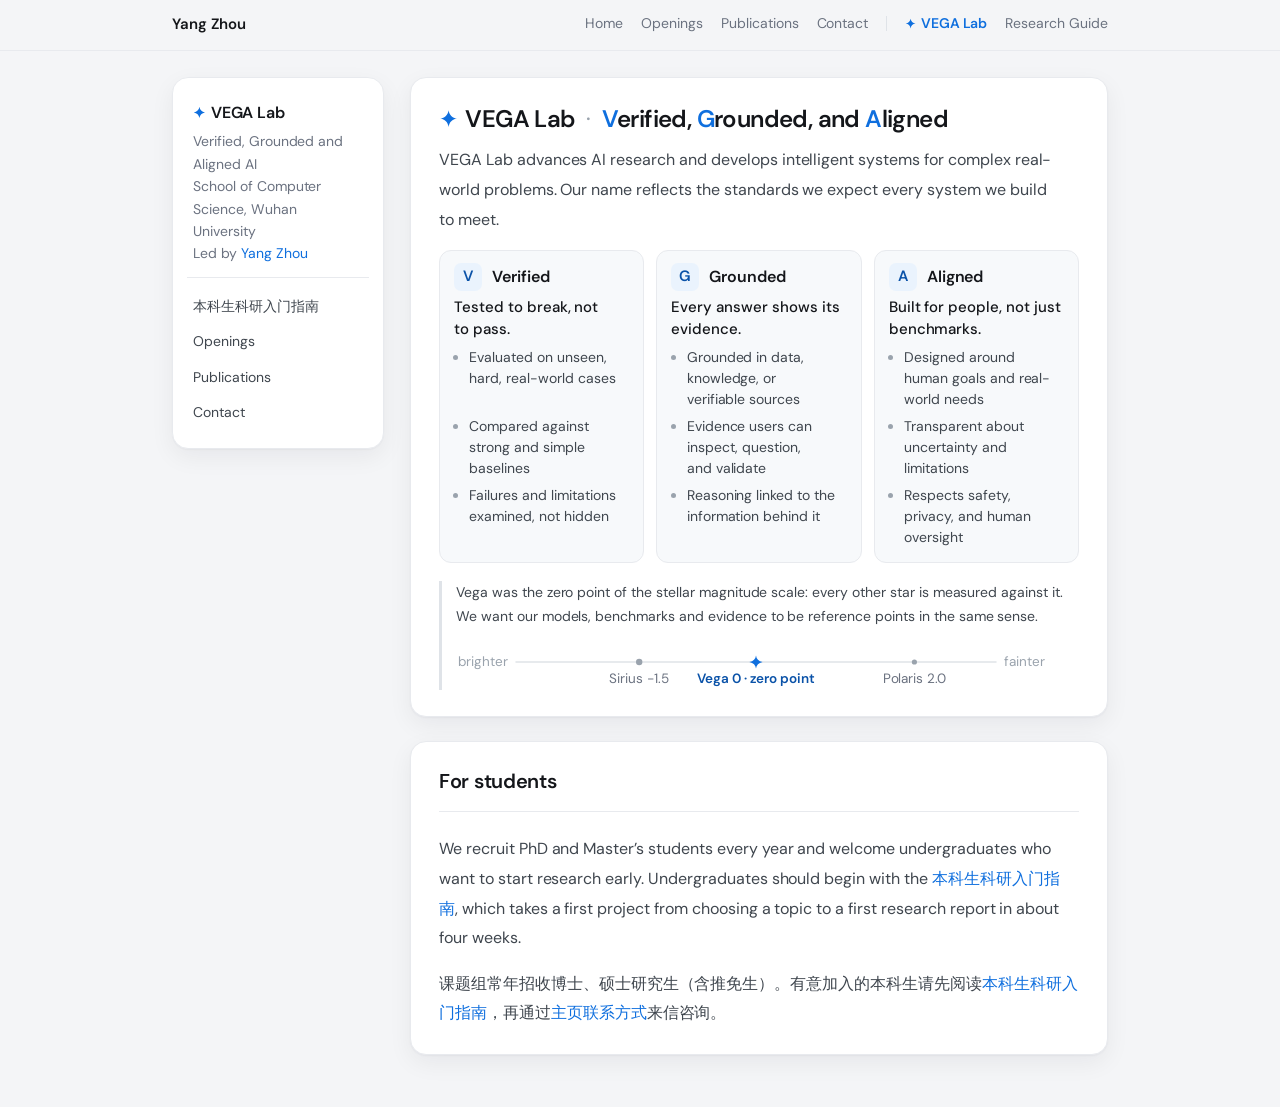
==== commit 16793ac3: "Lab page: general-AI intro, new principle tiles with aligned rows - Intro: VEGA Lab advances AI rese" ====
--- a/vega/index.html
+++ b/vega/index.html
@@ -4,7 +4,13 @@
 <meta charset="utf-8">
 <meta name="viewport" content="width=device-width, initial-scale=1">
 <title>VEGA Lab | Yang Zhou</title>
-<meta name="description" content="VEGA Lab, Yang Zhou's research group in the School of Computer Science, Wuhan University: Verified, Grounded and Aligned AI for health and life sciences.">
+<meta name="description" content="VEGA Lab, Yang Zhou's research group in the School of Computer Science, Wuhan University: Verified, Grounded and Aligned AI for complex real-world problems.">
+<link rel="canonical" href="https://yangzhou-whu.github.io/vega/">
+<meta property="og:type" content="website">
+<meta property="og:url" content="https://yangzhou-whu.github.io/vega/">
+<meta property="og:title" content="VEGA Lab | Yang Zhou">
+<meta property="og:description" content="VEGA Lab, Yang Zhou's research group in the School of Computer Science, Wuhan University: Verified, Grounded and Aligned AI for complex real-world problems.">
+<meta property="og:image" content="https://yangzhou-whu.github.io/assets/img/portrait.jpg">
 <link rel="icon" href="../assets/favicon.svg" type="image/svg+xml">
 <link rel="preload" as="font" type="font/woff2" href="../assets/fonts/dmsans.woff2" crossorigin>
 <link rel="stylesheet" href="../assets/css/style.css">
@@ -29,14 +35,14 @@
 <nav aria-label="Lab pages"><a href="research-guide.html">本科生科研入门指南</a><a href="../index.html#openings">Openings</a><a href="../index.html#publications">Publications</a><a href="../index.html#contact">Contact</a></nav>
 </aside>
 <section class="card" id="about" aria-labelledby="about-heading">
-<h1 id="about-heading"><svg class="vega-star" viewBox="0 0 24 24" aria-hidden="true"><path d="M12 1.5c.9 5.9 4.6 9.6 10.5 10.5-5.9.9-9.6 4.6-10.5 10.5C11.1 16.6 7.4 12.9 1.5 12 7.4 11.1 11.1 7.4 12 1.5z"/></svg>VEGA Lab<span class="sep" aria-hidden="true">·</span><span class="lab-cap">Ve</span>rified, <span class="lab-cap">G</span>rounded and <span class="lab-cap">A</span>ligned AI</h1>
-<p>VEGA Lab builds AI for health and life sciences. The name is the standard every system we build has to meet.</p>
+<h1 id="about-heading"><svg class="vega-star" viewBox="0 0 24 24" aria-hidden="true"><path d="M12 1.5c.9 5.9 4.6 9.6 10.5 10.5-5.9.9-9.6 4.6-10.5 10.5C11.1 16.6 7.4 12.9 1.5 12 7.4 11.1 11.1 7.4 12 1.5z"/></svg>VEGA Lab<span class="sep" aria-hidden="true">·</span><span class="lab-cap">V</span>erified, <span class="lab-cap">G</span>rounded, and <span class="lab-cap">A</span>ligned</h1>
+<p>VEGA Lab advances AI research and develops intelligent systems for complex real-world problems. Our name reflects the standards we expect every system we build to meet.</p>
 <ul class="principles">
-<li><div class="head"><span class="mark" aria-hidden="true">V</span><strong>Verified</strong></div><p>Tested to break, not to pass.</p><ul><li>Held-out patients and external cohorts</li><li>Compared against the simplest baseline</li><li>Failures reported, not hidden</li></ul></li>
-<li><div class="head"><span class="mark" aria-hidden="true">G</span><strong>Grounded</strong></div><p>Every answer shows its evidence.</p><ul><li>An image region, a sentence in a note, a measurement or a citation</li><li>Evidence a clinician can check and overrule</li></ul></li>
-<li><div class="head"><span class="mark" aria-hidden="true">A</span><strong>Aligned</strong></div><p>Serves clinical intent.</p><ul><li>Says when it is unsure</li><li>Respects data use and consent</li></ul></li>
+<li><div class="head"><span class="mark" aria-hidden="true">V</span><strong>Verified</strong></div><p>Tested to break, not to pass.</p><ul><li>Evaluated on unseen, hard, real-world cases</li><li>Compared against strong and simple baselines</li><li>Failures and limitations examined, not hidden</li></ul></li>
+<li><div class="head"><span class="mark" aria-hidden="true">G</span><strong>Grounded</strong></div><p>Every answer shows its evidence.</p><ul><li>Grounded in data, knowledge, or verifiable sources</li><li>Evidence users can inspect, question, and validate</li><li>Reasoning linked to the information behind it</li></ul></li>
+<li><div class="head"><span class="mark" aria-hidden="true">A</span><strong>Aligned</strong></div><p>Built for people, not just benchmarks.</p><ul><li>Designed around human goals and real-world needs</li><li>Transparent about uncertainty and limitations</li><li>Respects safety, privacy, and human oversight</li></ul></li>
 </ul>
-<div class="lab-note"><p>Vega was the zero point of the stellar magnitude scale: every other star is measured against it. We want our models, benchmarks and evidence to be reference points in the same sense. Current projects are on the <a href="../index.html">front page</a>.</p><figure class="mag"><svg viewBox="0 0 600 54" role="img" aria-label="Apparent magnitude scale from brighter to fainter, centred on Vega at 0, the zero point; Sirius at minus 1.5, Polaris at 2"><g class="axis"><line x1="60" y1="26" x2="540" y2="26"/></g><text class="end" x="52" y="30" text-anchor="end">brighter</text><text class="end" x="548" y="30" text-anchor="start">fainter</text><g class="stars"><circle cx="183.2" cy="26" r="3.2"/><text x="183.2" y="47" text-anchor="middle">Sirius −1.5</text><circle cx="458.4" cy="26" r="2.6"/><text x="458.4" y="47" text-anchor="middle">Polaris 2.0</text></g><g class="vega"><path transform="translate(300.0 26) scale(.6)" d="M0-11c.7 6 4.3 9.6 11 11-6.7 1.4-10.3 5-11 11-.7-6-4.3-9.6-11-11 6.7-1.4 10.3-5 11-11z"/><text x="300.0" y="47" text-anchor="middle">Vega 0 · zero point</text></g></svg></figure></div>
+<div class="lab-note"><p>Vega was the zero point of the stellar magnitude scale: every other star is measured against it. We want our models, benchmarks and evidence to be reference points in the same sense.</p><figure class="mag"><svg viewBox="0 0 600 54" role="img" aria-label="Apparent magnitude scale from brighter to fainter, centred on Vega at 0, the zero point; Sirius at minus 1.5, Polaris at 2"><g class="axis"><line x1="60" y1="26" x2="540" y2="26"/></g><text class="end" x="52" y="30" text-anchor="end">brighter</text><text class="end" x="548" y="30" text-anchor="start">fainter</text><g class="stars"><circle cx="183.2" cy="26" r="3.2"/><text x="183.2" y="47" text-anchor="middle">Sirius −1.5</text><circle cx="458.4" cy="26" r="2.6"/><text x="458.4" y="47" text-anchor="middle">Polaris 2.0</text></g><g class="vega"><path transform="translate(300.0 26) scale(.6)" d="M0-11c.7 6 4.3 9.6 11 11-6.7 1.4-10.3 5-11 11-.7-6-4.3-9.6-11-11 6.7-1.4 10.3-5 11-11z"/><text x="300.0" y="47" text-anchor="middle">Vega 0 · zero point</text></g></svg></figure></div>
 </section>
 <section class="card" id="students" aria-labelledby="students-heading">
 <h2 id="students-heading">For students</h2>
--- a/assets/css/style.css
+++ b/assets/css/style.css
@@ -146,6 +146,35 @@
   text-transform:uppercase;color:var(--faint)}
 h3:first-of-type{margin-top:0}
 
+/* ------------------------------------------------- publications by year -- */
+/* the full list: one compact line per paper, sharing the year gutter of .row */
+.pubs ol{list-style:none;margin:0;padding:0;display:flex;flex-direction:column;gap:9px}
+.pubs .t{display:block;font-size:14.5px;font-weight:600;color:var(--ink);line-height:1.4;
+  text-wrap:pretty}
+.pubs .t:hover{color:var(--accent)}
+.pubs .m{font-size:13px;color:var(--muted);line-height:1.5;margin-top:1px;text-wrap:pretty}
+.pubs .m em{color:var(--body);font-style:italic}
+.pubs .au b{color:var(--body);font-weight:600}
+.pubs .award{color:var(--award);font-weight:600}
+
+/* --------------------------------------------------- publications switch -- */
+/* Highlights / By year share one card; the tabs only exist with JS */
+.sec-head{display:flex;align-items:center;justify-content:space-between;gap:12px;
+  flex-wrap:wrap;margin-bottom:12px}
+.sec-head h2{margin:0}
+.seg{display:none;gap:2px;padding:2px;border:1px solid var(--line-2);border-radius:8px;
+  background:var(--surface-2)}
+.js .seg{display:inline-flex}
+.seg button{font:inherit;font-size:12.5px;font-weight:500;color:var(--muted);background:none;
+  border:0;border-radius:6px;padding:3px 11px;line-height:1.6;cursor:pointer}
+.seg button:hover{color:var(--ink)}
+.seg button[aria-selected="true"]{background:var(--card);color:var(--accent);
+  box-shadow:0 1px 2px rgba(16,24,40,.1)}
+.js .nojs{display:none}
+.js .pub-panel:not(.on){display:none}
+.pub-panel + .pub-panel{margin-top:14px}
+.js .pub-panel + .pub-panel{margin-top:0}
+
 /* -------------------------------------------------------------- openings -- */
 /* the one call to action on the page, so it is the one tinted card */
 .openings{background:var(--accent-soft);border-color:var(--accent-edge);box-shadow:none}
@@ -181,4 +210,6 @@
   .shell{display:block;max-width:none;padding:0}
   .card{border:0;box-shadow:none;padding:0!important}
   .row,.pub{break-inside:avoid}
-}
+  .seg{display:none!important}
+  .pub-panel{display:block!important}
+}
--- a/assets/css/research-guide.css
+++ b/assets/css/research-guide.css
@@ -7,15 +7,15 @@
 .lab-page .guide-shell h1 .sep{color:var(--faint);font-weight:400;margin:0 .45em}
 .lab-page .guide-shell>section.card{padding:24px 28px 26px}
 .lab-page .principles{display:grid;grid-template-columns:repeat(3,minmax(0,1fr));gap:12px;list-style:none;padding:0;margin:16px 0 18px}
-.lab-page .principles>li{margin:0;padding:12px 14px 14px;background:var(--surface-2);border:1px solid var(--line);border-radius:var(--r);display:grid;grid-template-rows:auto auto 1fr;row-gap:6px;align-content:start}
-@supports(grid-template-rows:subgrid){.lab-page .principles>li{grid-template-rows:subgrid;grid-row:span 3}}
+.lab-page .principles>li{margin:0;padding:12px 14px 14px;background:var(--surface-2);border:1px solid var(--line);border-radius:var(--r);display:grid;grid-template-rows:auto auto auto auto 1fr;row-gap:6px;align-content:start}
+/* heading, tagline and each bullet sit on one shared row across the three tiles */
+@supports(grid-template-rows:subgrid){.lab-page .principles>li{grid-template-rows:subgrid;grid-row:span 5}}
 .lab-page .principles .head{display:flex;align-items:center;gap:10px}
 .lab-page .principles .mark{display:inline-flex;align-items:center;justify-content:center;flex:none;width:28px;height:28px;border-radius:7px;background:var(--accent-soft);color:var(--accent-dark);font-weight:600;font-size:.9375rem}
 .lab-page .principles strong{color:var(--ink);font-size:1rem;line-height:1.3}
 .lab-page .principles p{margin:0;color:var(--ink);font-size:.9375rem;line-height:1.45;font-weight:500}
-.lab-page .principles ul{list-style:disc;padding-left:1.1em;margin:0}
-.lab-page .principles ul li{display:list-item;padding:0;margin:0;background:none;border:0;border-radius:0;font-size:.875rem;line-height:1.5;color:var(--body)}
-.lab-page .principles ul li+li{margin-top:4px}
+.lab-page .principles ul{display:contents;list-style:disc}
+.lab-page .principles ul li{display:list-item;padding:0;margin:0 0 0 1.1em;background:none;border:0;border-radius:0;font-size:.875rem;line-height:1.5;color:var(--body)}
 .lab-page .lab-note{font-size:.875rem;line-height:1.7;padding-left:14px;border-left:3px solid var(--line-2)}
 .lab-page .lab-note p{margin:0 0 8px}
 .lab-page .mag{margin:0;overflow-x:auto}
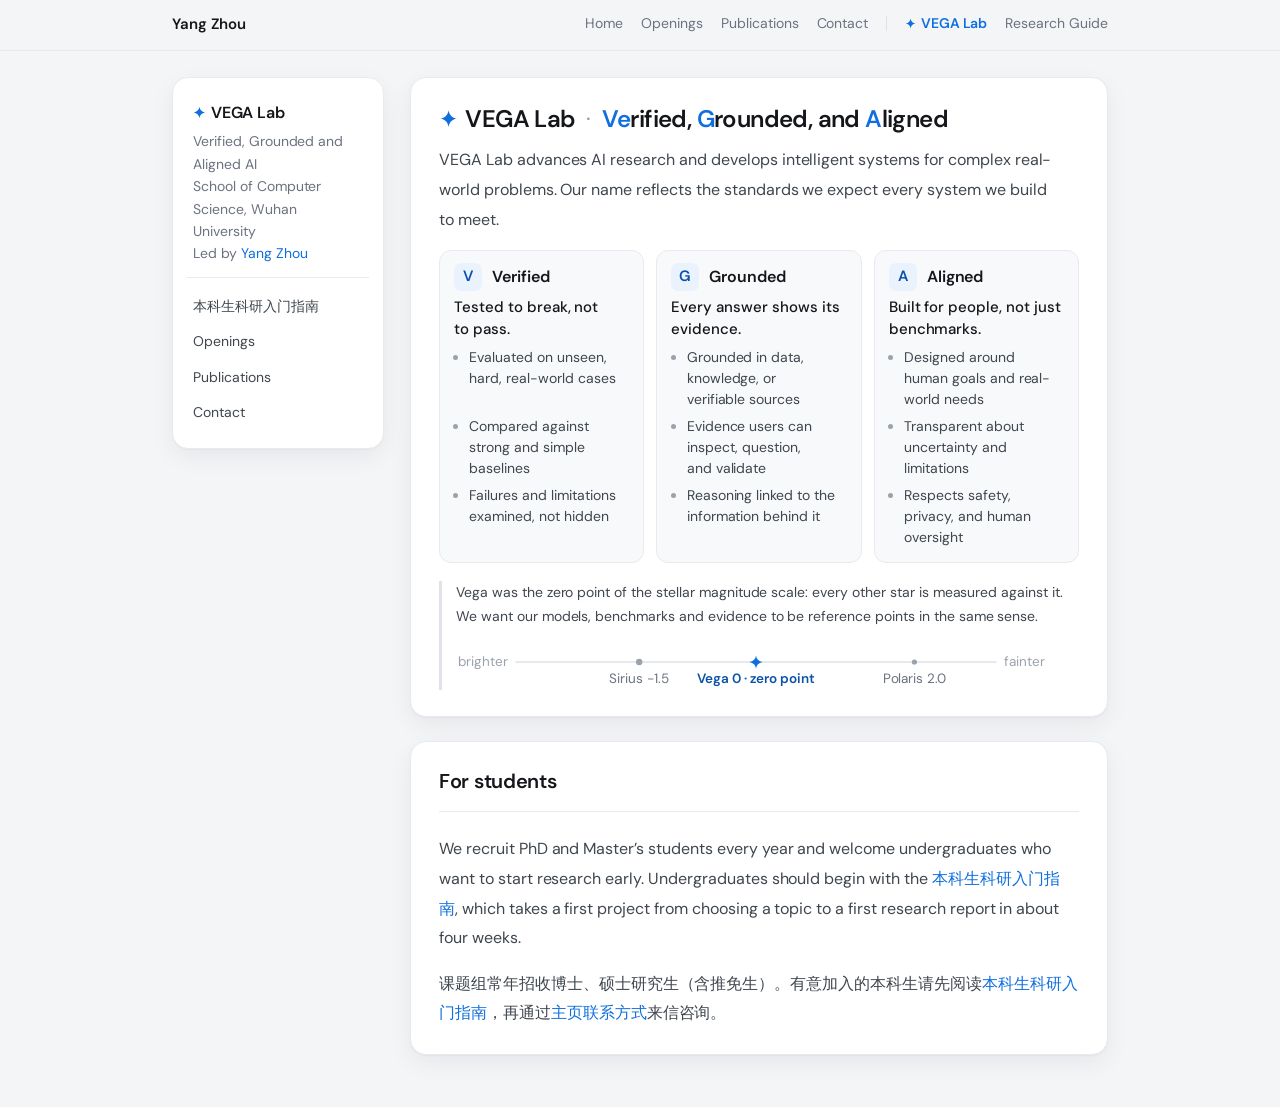
==== commit 9ffee655: "Nature Medicine IF 52.3 per the journal's metrics page; highlight Ve in the lab title again" ====
--- a/vega/index.html
+++ b/vega/index.html
@@ -35,7 +35,7 @@
 <nav aria-label="Lab pages"><a href="research-guide.html">本科生科研入门指南</a><a href="../index.html#openings">Openings</a><a href="../index.html#publications">Publications</a><a href="../index.html#contact">Contact</a></nav>
 </aside>
 <section class="card" id="about" aria-labelledby="about-heading">
-<h1 id="about-heading"><svg class="vega-star" viewBox="0 0 24 24" aria-hidden="true"><path d="M12 1.5c.9 5.9 4.6 9.6 10.5 10.5-5.9.9-9.6 4.6-10.5 10.5C11.1 16.6 7.4 12.9 1.5 12 7.4 11.1 11.1 7.4 12 1.5z"/></svg>VEGA Lab<span class="sep" aria-hidden="true">·</span><span class="lab-cap">V</span>erified, <span class="lab-cap">G</span>rounded, and <span class="lab-cap">A</span>ligned</h1>
+<h1 id="about-heading"><svg class="vega-star" viewBox="0 0 24 24" aria-hidden="true"><path d="M12 1.5c.9 5.9 4.6 9.6 10.5 10.5-5.9.9-9.6 4.6-10.5 10.5C11.1 16.6 7.4 12.9 1.5 12 7.4 11.1 11.1 7.4 12 1.5z"/></svg>VEGA Lab<span class="sep" aria-hidden="true">·</span><span class="lab-cap">Ve</span>rified, <span class="lab-cap">G</span>rounded, and <span class="lab-cap">A</span>ligned</h1>
 <p>VEGA Lab advances AI research and develops intelligent systems for complex real-world problems. Our name reflects the standards we expect every system we build to meet.</p>
 <ul class="principles">
 <li><div class="head"><span class="mark" aria-hidden="true">V</span><strong>Verified</strong></div><p>Tested to break, not to pass.</p><ul><li>Evaluated on unseen, hard, real-world cases</li><li>Compared against strong and simple baselines</li><li>Failures and limitations examined, not hidden</li></ul></li>
